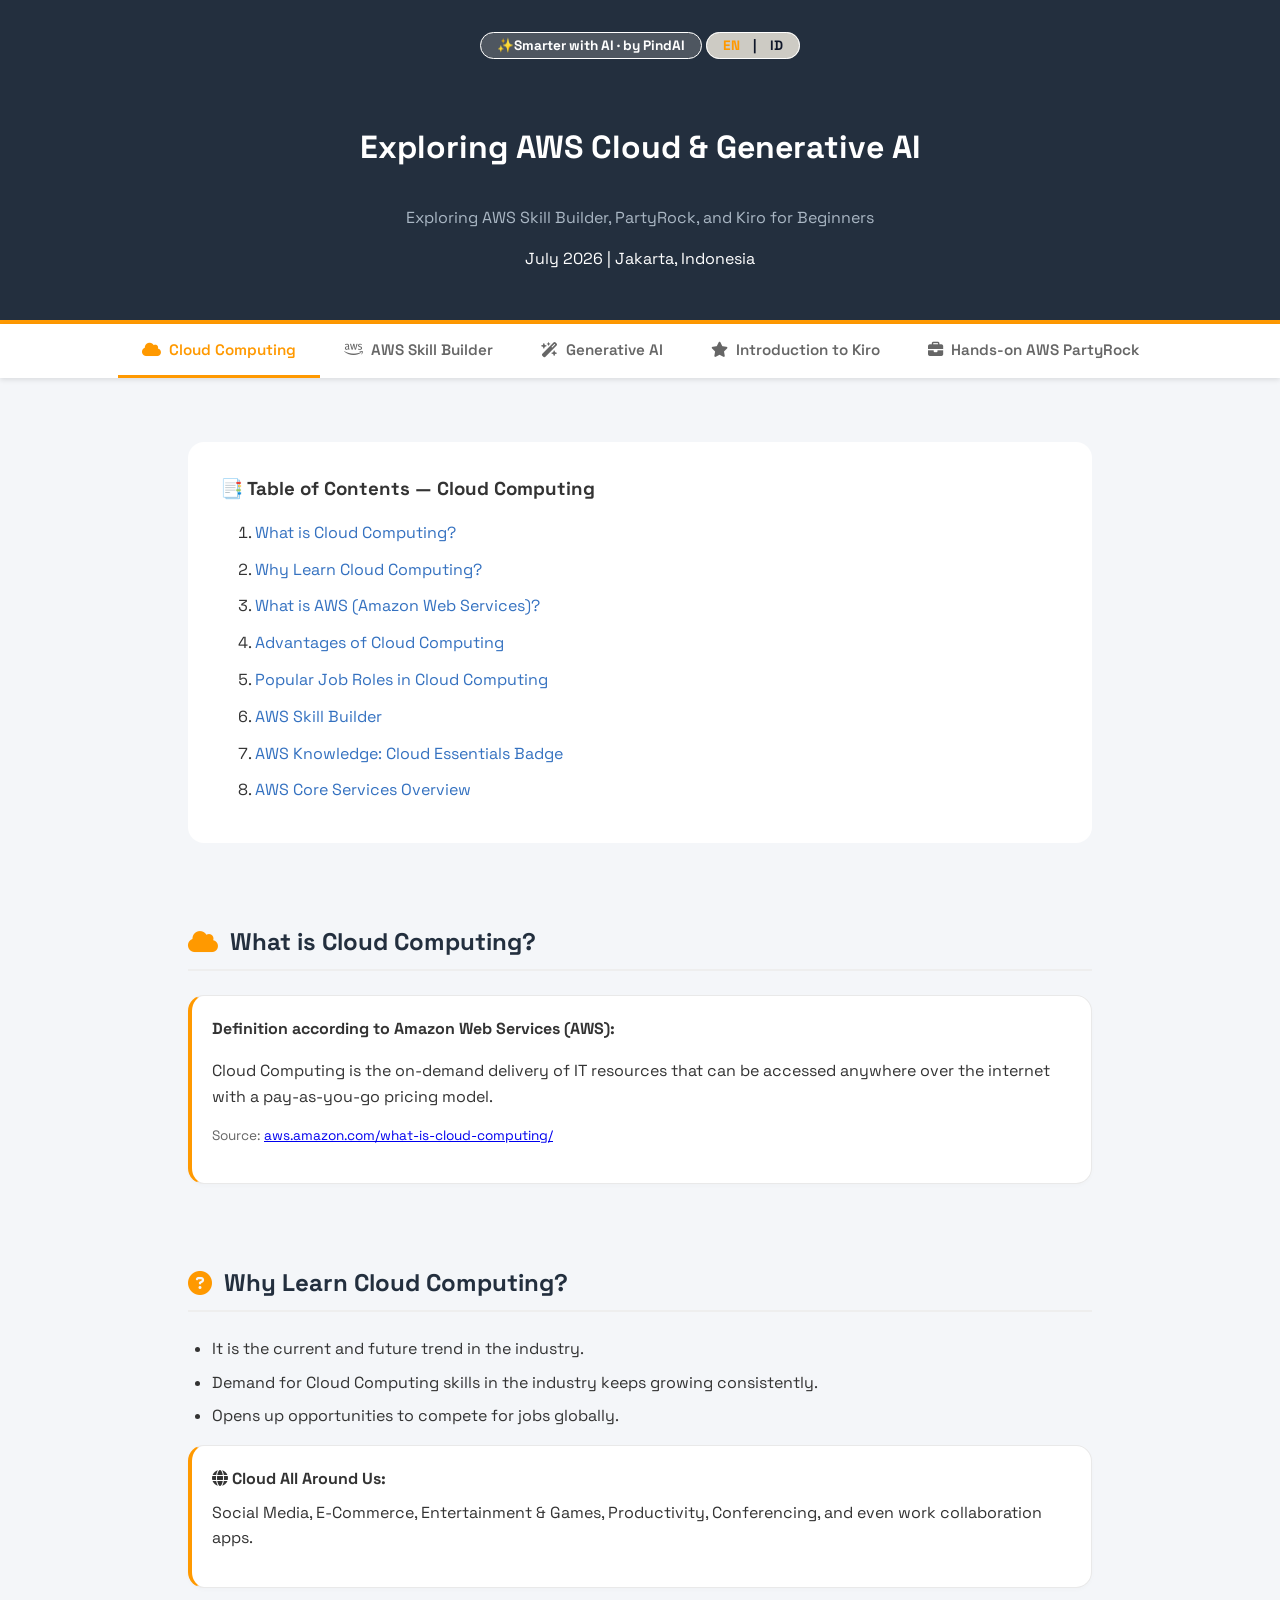
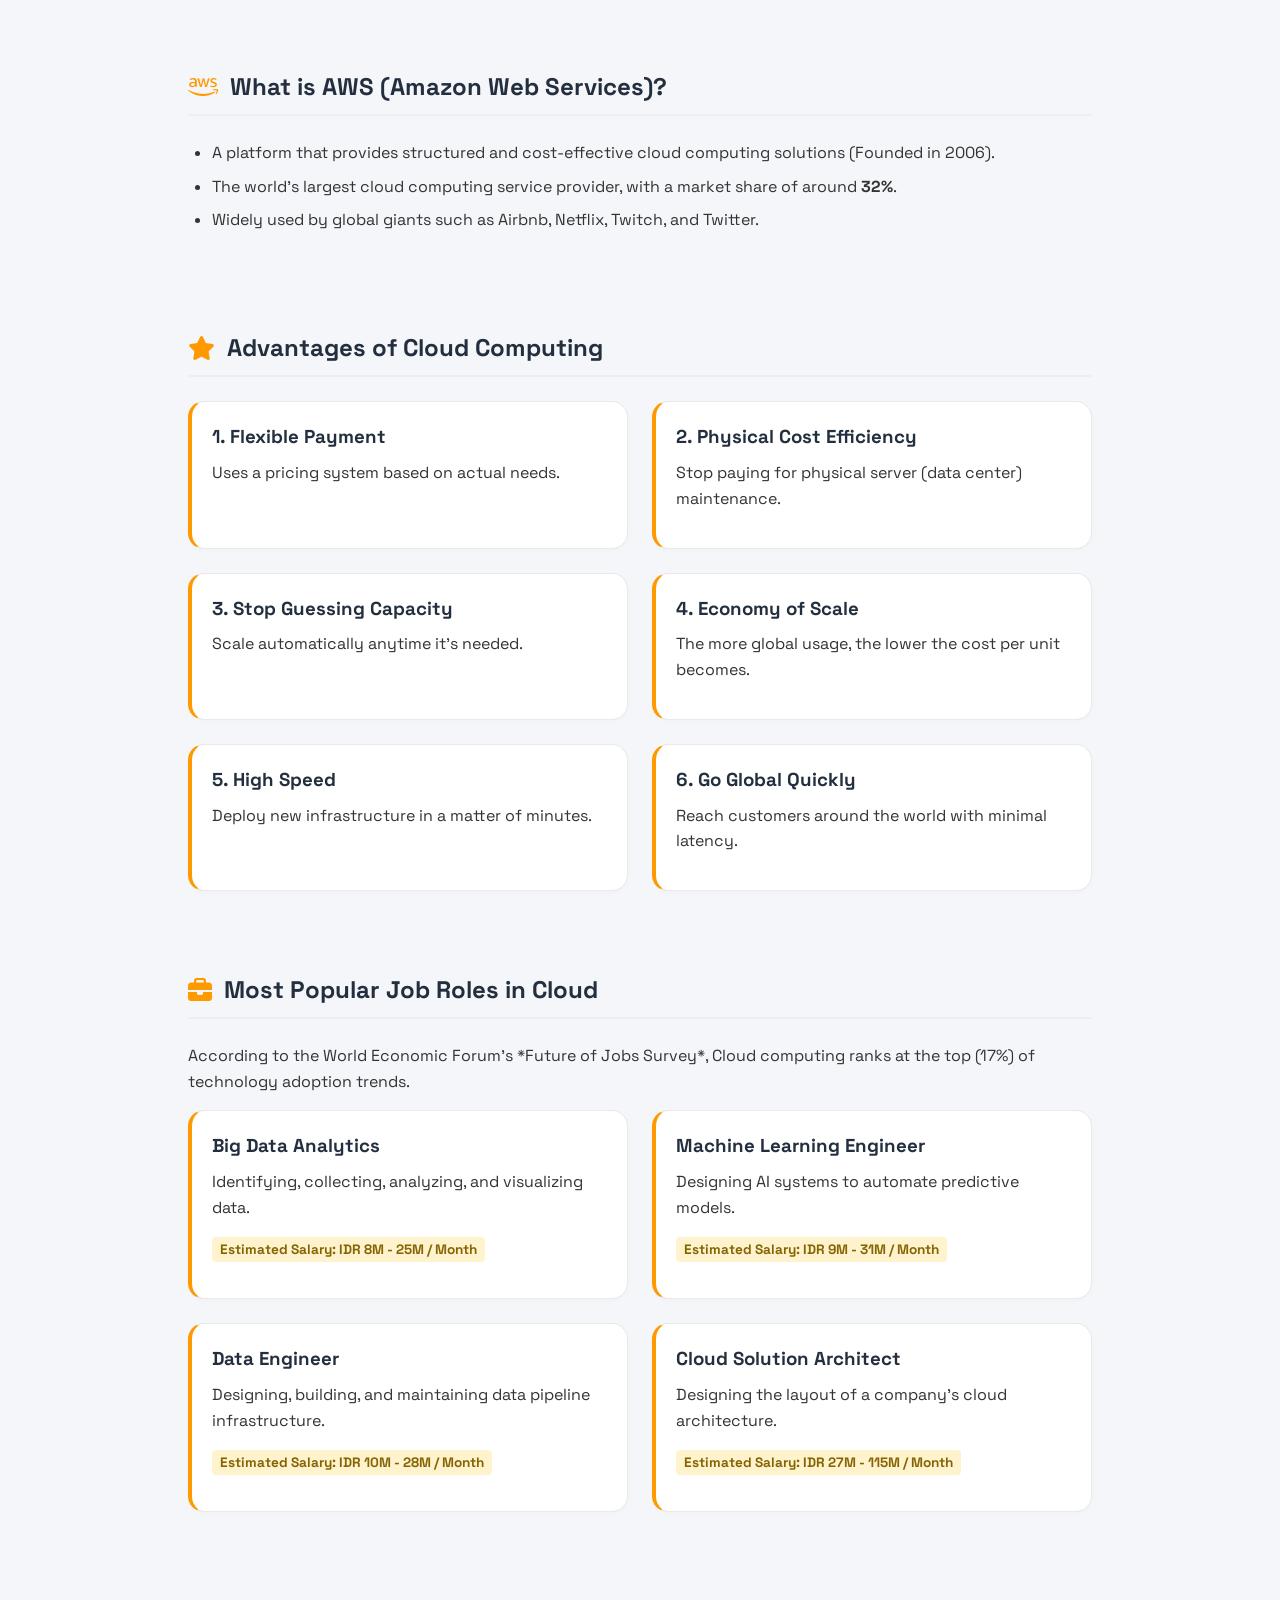
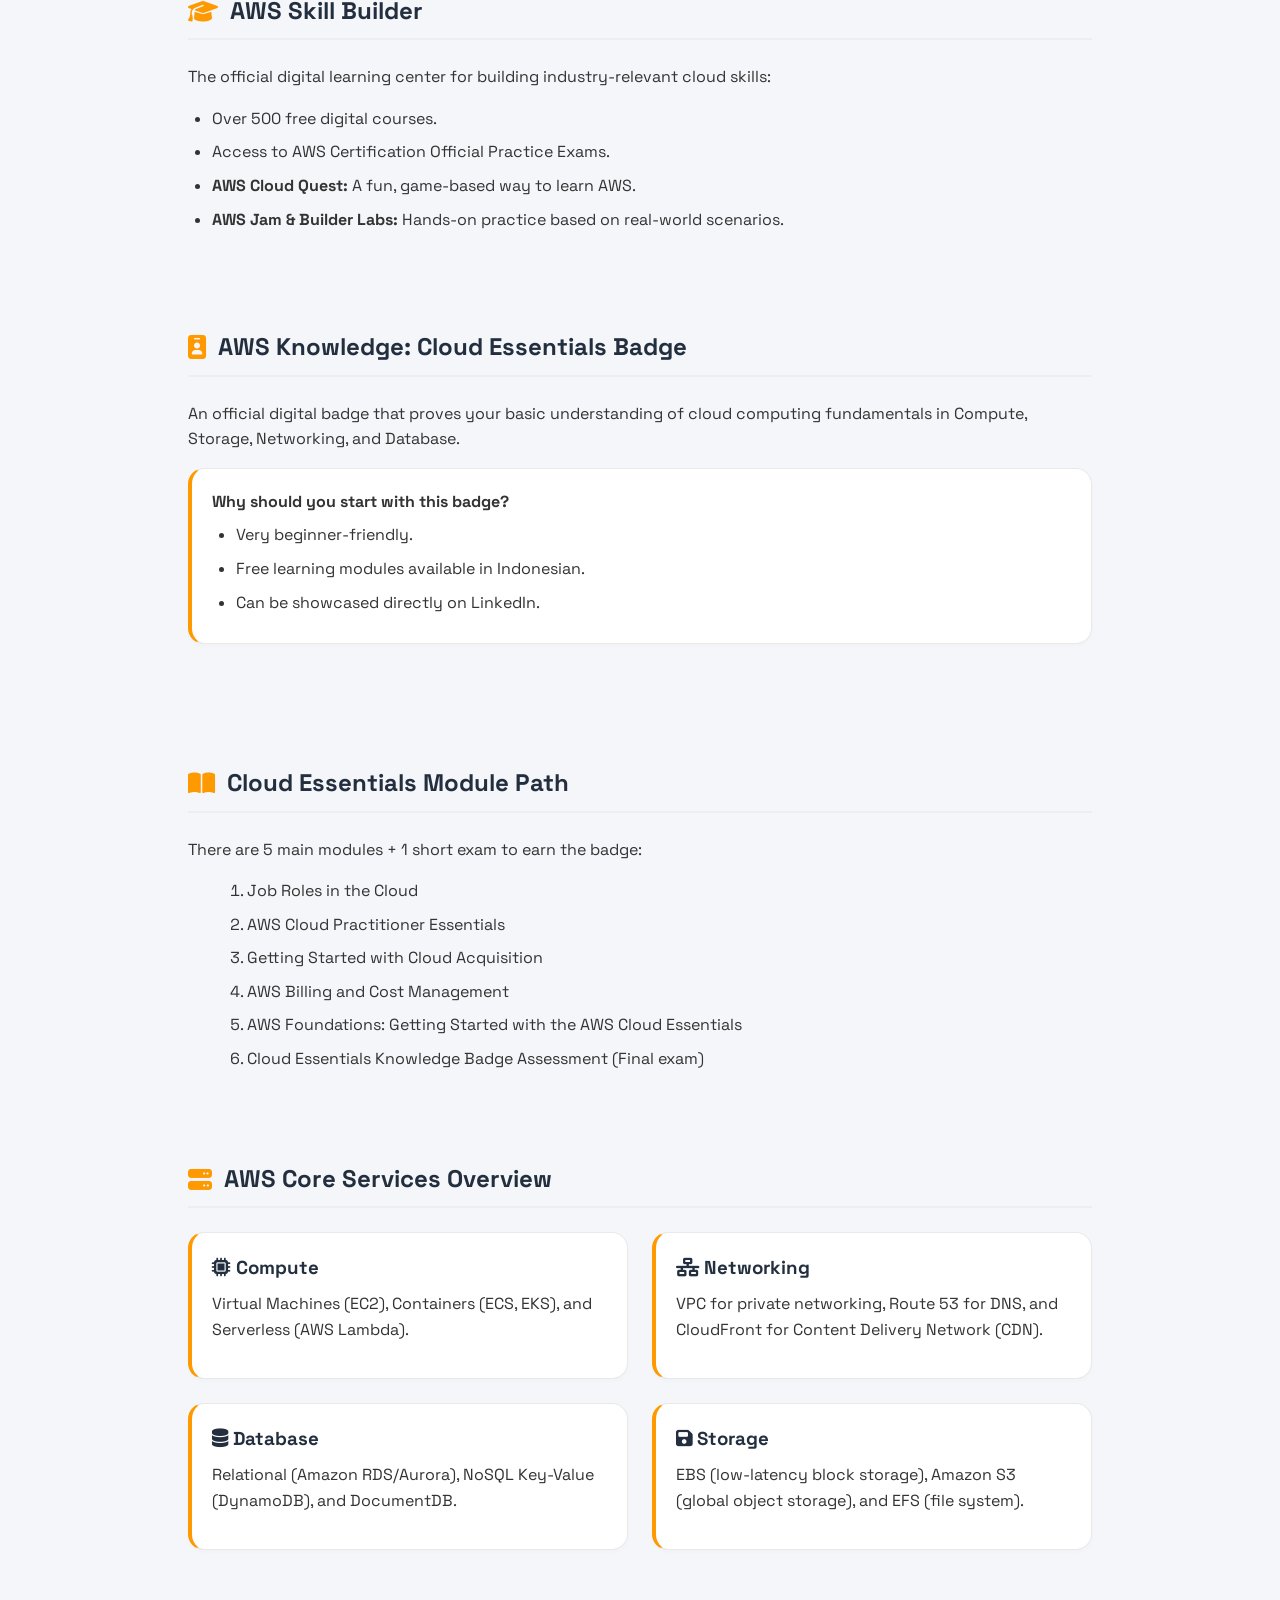
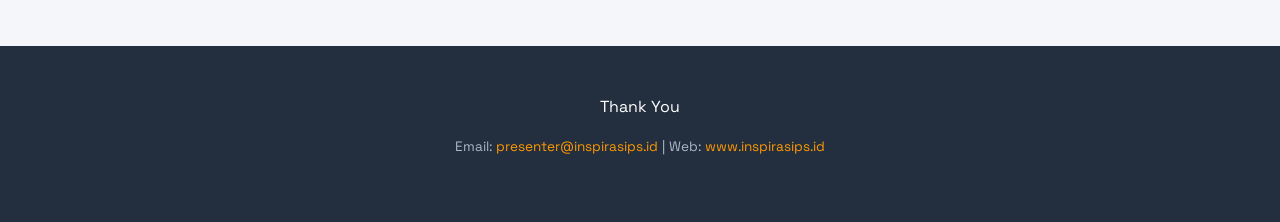
==== cloud-computing-en.html @ 531d15eb "Add en" ====
<!doctype html>
<html lang="en">

<head>
  <meta charset="UTF-8" />
  <meta name="viewport" content="width=device-width, initial-scale=1.0" />
  <title>Cloud Computing Workshop</title>
  <!-- Font Awesome for eye-catching icons -->
  <link rel="stylesheet" href="https://cdnjs.cloudflare.com/ajax/libs/font-awesome/6.4.0/css/all.min.css" />
  <!-- Google Fonts for a modern look -->
  <link rel="preconnect" href="https://fonts.googleapis.com" />
  <link rel="preconnect" href="https://fonts.gstatic.com" crossorigin />
  <link
    href="https://fonts.googleapis.com/css2?family=Inter:wght@400;500;600;700&display=swap&family=Space+Grotesk:wght@400;500;600;700&"
    rel="stylesheet" />

  <style>
    :root {
      --primary-color: #ff9900;
      /* AWS Orange */
      --dark-color: #232f3e;
      /* AWS Dark Blue */
      --card-border: #e9e9e9;
      /* AWS Dark Blue */
      --light-bg: #f4f6f9;
      --text-color: #333;
      --card-shadow:
        0 4px 6px -1px rgba(0, 0, 0, 0.1), 0 2px 4px -1px rgba(0, 0, 0, 0.06);
    }

    * {
      box-sizing: border-box;
      margin: 0;
      padding: 0;
      font-family: 'Space Grotesk', sans-serif;
    }

    body {
      background-color: var(--light-bg);
      color: var(--text-color);
      line-height: 1.6;
      font-family: 'Space Grotesk', sans-serif;
    }

    header {
      background-color: var(--dark-color);
      color: white;
      padding: 2rem 1rem;
      text-align: center;
      border-bottom: 4px solid var(--primary-color);
    }

    header h1 {
      font-size: 2rem;
      margin-bottom: 0.5rem;
    }

    header p {
      color: #aab7c4;
      font-size: 1rem;
    }

    .text-white {
      color: #ffffff;
    }

    /* Main Horizontal Tab Container */

    .tabs-container {
      position: sticky;
      top: 0;
      z-index: 100;
      background: white;
      display: flex;
      align-items: center;
      box-shadow: 0 2px 5px rgba(0, 0, 0, 0.1);
      padding: 0 0.5rem;
    }

    .nav-btn {
      background: white;
      border: none;
      font-size: 1.2rem;
      padding: 1rem;
      cursor: pointer;
      color: var(--dark-color);
      transition: color 0.2s;
    }

    .nav-btn:hover {
      color: var(--primary-color);
    }

    @media (min-width: 1024px) {
      .nav-btn {
        display: none;
      }
    }

    .tabs-wrapper {
      display: flex;
      /* justify-content: center; */
      overflow-x: auto;
      scroll-behavior: smooth;
      white-space: nowrap;
      flex-grow: 1;
      scrollbar-width: none;
      /* Hide scrollbar Firefox */
    }

    .tabs-wrapper::after,
    .tabs-wrapper::before {
      content: '';
      flex-grow: 1;
    }

    .tabs-wrapper::-webkit-scrollbar {
      display: none;
      /* Hide scrollbar Chrome/Safari */
    }

    .tab-link {
      padding: 1rem 1.5rem;
      background: none;
      border: none;
      border-bottom: 3px solid transparent;
      font-size: 0.95rem;
      font-weight: 600;
      color: #666;
      cursor: pointer;
      transition: all 0.3s;
      display: inline-flex;
      align-items: center;
      gap: 0.5rem;
    }

    .tab-link:hover {
      color: var(--dark-color);
      background-color: #f9f9f9;
    }

    .tab-link.active {
      color: var(--primary-color);
      border-bottom-color: var(--primary-color);
    }

    /* Content Area */

    .content-container {
      max-width: 1000px;
      margin: 2rem auto;
      padding: 0 1rem;
    }

    .tab-content {
      display: none;
      padding: 2rem;
      animation: fadeIn 0.4s ease;
    }

    .tab-content.active {
      display: flex;
      flex-direction: column;
      gap: 5em;
    }

    @keyframes fadeIn {
      from {
        opacity: 0;
        transform: translateY(10px);
      }

      to {
        opacity: 1;
        transform: translateY(0);
      }
    }

    /* Typography & Internal Content Grid */

    h2 {
      color: var(--dark-color);
      margin-bottom: 1.5rem;
      display: flex;
      align-items: center;
      gap: 0.75rem;
      border-bottom: 2px solid #eee;
      padding-bottom: 0.5rem;
    }

    h2 i {
      color: var(--primary-color);
    }

    p {
      margin-bottom: 1rem;
    }

    ul {
      margin-left: 1.5rem;
      margin-bottom: 1rem;
    }

    li {
      margin-bottom: 0.5rem;
    }

    .grid-2 {
      display: grid;
      grid-template-columns: repeat(auto-fit, minmax(300px, 1fr));
      gap: 1.5rem;
      margin-top: 1rem;
    }

    .grid-3 {
      display: grid;
      grid-template-columns: repeat(auto-fit, minmax(280px, 1fr));
      gap: 1.5rem;
      margin-top: 1rem;
    }

    .col-3 {
      grid-template-columns: repeat(3, minmax(0, 1fr));
    }

    .card {
      background: #ffffff;
      border: 1px solid var(--card-border);
      border-left: 4px solid var(--primary-color);
      padding: 1.25rem;
      border-radius: 16px;
      box-shadow: 0 2px 4px rgba(0, 0, 0, 0.02);
    }

    .card.normal {
      background: #ffffff;
      border: 1px solid var(--card-border);
      padding: 1.25rem;
      border-radius: 16px;
      box-shadow: 0 2px 4px rgba(0, 0, 0, 0.02);
    }

    .card h3 {
      margin-bottom: 0.5rem;
      color: var(--dark-color);
    }

    .badge {
      background-color: #fff3cd;
      color: #856404;
      padding: 0.25rem 0.5rem;
      border-radius: 4px;
      font-size: 0.85rem;
      font-weight: bold;
    }

    .badge-header {
      background-color: rgb(205 203 196 / 25%);
      color: #ffffff;
      border: 1px solid #ffffff;
      padding: 0.25rem 1rem;
      border-radius: 2rem;
      font-size: 0.85rem;
      font-weight: bold;
    }

    .container {
      background: #ffffff;
      padding: 2rem;
      border-radius: 1rem;
    }

    .content-spacer-sm {
      margin-top: 2em;
    }

    .content-spacer {
      margin-top: 5em;
    }

    .container ol {
      padding-top: 1rem;
      margin: 0;
      left: 0;
      display: flex;
      flex-direction: column;
      gap: 0.2rem;
    }

    footer {
      text-align: center;
      padding: 3rem 1rem;
      background-color: var(--dark-color);
      color: white;
      margin-top: 4rem;
    }

    footer a {
      color: var(--primary-color);
      text-decoration: none;
    }

    /* Responsive */

    @media (max-width: 600px) {
      .tab-content {
        padding: 1.5rem;
      }
    }

    ol>li {
      margin-left: 35px;
    }

    li>a {
      color: #3471c0;
      text-decoration: none;
    }

    li>a:hover {
      color: #478fec;
      text-decoration: underline;
    }

    .warning-box {
      background: #fff0df;
      border: none;
      border-left: 4px solid var(--primary-color);
      padding: 1.25rem;
      border-radius: 0;
      box-shadow: 0 2px 4px rgba(0, 0, 0, 0.02);
      color: #8f4c00;
    }

    .text-warning-box {
      text-transform: uppercase;
      font-weight: 700;
      font-size: 1rem;
    }

    .step-card {
      padding: 1.5rem;
      margin-top: 1.5rem;
      border-radius: 0.75rem;
      border-width: 1px;
      border: 1px solid #e5e7eb;
      background-color: #ffffff;
      box-shadow: 0 1px 2px 0 rgba(0, 0, 0, 0.05);
    }

    .text-mono-quote {
      padding-top: 0.125rem;
      padding-bottom: 0.125rem;
      padding-left: 0.375rem;
      padding-right: 0.375rem;
      border-radius: 0.25rem;
      font-family:
        Menlo, Monaco, Consolas, 'Liberation Mono', 'Courier New', monospace;
      color: #dc2626;
      background-color: #f3f4f6;
    }

    .step-card-title {
      font-size: 1.125rem;
      line-height: 1.75rem;
      font-weight: 700;
      margin-bottom: 1rem;
    }

    .step-card-text {
      font-size: 1rem;
    }

    .semibold {
      font-weight: 600;
    }

    .inline-orange-button {
      background: #f59e0b;
      padding-top: 0.25rem;
      padding-bottom: 0.25rem;
      padding-left: 0.75rem;
      padding-right: 0.75rem;
      border-radius: 0.25rem;
      font-size: 0.75rem;
      line-height: 1rem;
      font-weight: 600;
      box-shadow: 0 1px 2px 0 rgba(0, 0, 0, 0.05);
      white-space: nowrap;
    }

    .footnote-box {
      font-size: 0.75rem;
      line-height: 1rem;
      background-color: #f1f5f9;
      padding: 0.75rem;
      border-radius: 0.25rem;
      color: #475569;
      border-left-width: 2px;
      border-left-color: #94a3b8;
      border-left-style: solid;
    }

    .info-box {
      background-color: #ecfeff;
      border-left-width: 4px;
      border-left-color: #06b6d4;
      border-left-style: solid;
      padding: 1.25rem;
      border-top-right-radius: 0.5rem;
      border-bottom-right-radius: 0.5rem;
    }

    .white-box {
      background-color: #ffffff;
      padding: 1rem;
      border-radius: 0.25rem;
      border-width: 1px;
      border-color: #fef3c7;
      border-style: solid;
    }

    .green-box {
      background-color: #ecfdf5;
      border-width: 1px;
      border-color: #a7f3d0;
      border-style: solid;
      padding: 1.25rem;
      border-radius: 0.75rem;
    }

    .rose-box {
      background-color: #fff1f2;
      border-width: 1px;
      border-color: #fecdd3;
      border-style: solid;
      padding: 1.25rem;
      border-radius: 0.75rem;
    }

    .table-responsive-wrapper {
      /* Wrapper to keep the table responsive on mobile screens */
      width: 100%;
      overflow-x: auto;
      margin: 1.5rem 0;
      border-radius: 8px;
      box-shadow:
        0 4px 6px -1px rgba(0, 0, 0, 0.05),
        0 2px 4px -1px rgba(0, 0, 0, 0.03);
    }

    .custom-table {
      /* Base table style */
      width: 100%;
      border-collapse: collapse;
      background-color: #ffffff;
      text-align: left;
      font-size: 0.95rem;
      color: #334155;
      /* Slate 700 */
      min-width: 600px;
      /* Keeps column structure on small screens */
    }

    .custom-table thead tr {
      /* Table header styling */
      background-color: #0f172a;
      /* Deep Slate Blue */
      color: #ffffff;
      font-weight: 600;
    }

    .custom-table th {
      padding: 1rem 1.25rem;
      letter-spacing: 0.05em;
      text-transform: uppercase;
      font-size: 0.85rem;
      border: none;
    }

    .custom-table td {
      /* Row and body cell styling */
      padding: 1rem 1.25rem;
      border-bottom: 1px solid #e2e8f0;
      /* Slate 200 */
      transition: background-color 0.2s ease;
    }

    .custom-table tbody tr:nth-of-type(even) {
      /* Zebra striping */
      background-color: #f8fafc;
      /* Slate 50 */
    }

    .custom-table tbody tr:hover {
      /* Hover effect on highlighted row */
      background-color: #f1f5f9;
      /* Slate 100 */
    }

    .custom-table tbody tr:last-of-type td {
      /* Last row has no bottom border, for a clean finish */
      border-bottom: 2px solid #0f172a;
    }

    .custom-table td strong {
      /* Additional styling for bold text in the first column */
      color: #0f172a;
      font-weight: 600;
    }

    .step-badge {
      background-color: var(--dark-color);
      color: white;
      padding: 0.2rem 0.6rem;
      border-radius: 4px;
      font-size: 0.8rem;
      font-weight: bold;
      display: inline-block;
      margin-bottom: 0.5rem;
    }

    .note-italic {
      margin-top: 0.75rem;
      font-size: 0.9rem;
      line-height: 1rem;
      color: #0e7490;
      font-style: italic;
    }

    .lang-switch-btn {
      background-color: rgb(205 203 196);
      color: #0f172a;
      border: 1px solid #ffffff;
      padding: 0.25rem 1rem;
      border-radius: 2rem;
      font-size: 0.85rem;
      font-weight: bold;
      text-decoration: none;
    }

    .lang-switch-btn a {
      color: #0f172a;
      text-decoration: none;
    }

    .divider {
      padding: 0 10px;
    }

    a.selected-lang {
      color: var(--primary-color);
      text-decoration: none;
    }
  </style>
</head>

<body>
  <!-- Header Section -->
  <header>
    <span class="badge-header">✨Smarter with AI · <strong>by PindAI</strong></span>
    <span class="lang-switch-btn">
      <a href="#" class="selected-lang" title="Selected English"> EN </a>
      <span class="divider">|</span>
      <a href="cloud-computing-id.html" title="Switch to Indonesia"> ID </a>
    </span>
    <h1 class="content-spacer-sm">Exploring AWS Cloud & Generative AI</h1>
    <p class="content-spacer-sm">
      Exploring AWS Skill Builder, PartyRock, and Kiro for Beginners
    </p>
    <p class="text-white">July 2026 | Jakarta, Indonesia</p>
  </header>

  <!-- Horizontal Tabs Menu with Slider -->
  <div class="tabs-container">
    <button class="nav-btn" id="slide-left" title="chevron-left">
      <i class="fa-solid fa-chevron-left"></i>
    </button>
    <div class="tabs-wrapper" id="tabs-wrapper">
      <button class="tab-link active" onclick="openTab(event, 'tab-cloud')">
        <i class="fa-solid fa-cloud"></i> Cloud Computing
      </button>
      <button class="tab-link" onclick="openTab(event, 'tab-skillbuilder')">
        <i class="fa-brands fa-aws"></i> AWS Skill Builder
      </button>
      <button class="tab-link" onclick="openTab(event, 'tab-gen-ai')">
        <i class="fa-solid fa-wand-magic-sparkles"></i> Generative AI
      </button>
      <button class="tab-link" onclick="openTab(event, 'tab-intro-kiro')">
        <i class="fa-solid fa-star"></i> Introduction to Kiro
      </button>
      <button class="tab-link" onclick="openTab(event, 'tab-partyrock')">
        <i class="fa-solid fa-briefcase"></i> Hands-on AWS PartyRock
      </button>
    </div>
    <button class="nav-btn" id="slide-right" title="chevron-right">
      <i class="fa-solid fa-chevron-right"></i>
    </button>
  </div>

  <!-- Main Tab Content -->
  <div class="content-container">
    <!-- Tab 1: Cloud Computing -->
    <div id="tab-cloud" class="tab-content active">
      <!-- Table of Contents: Cloud Computing -->
      <section>
        <div class="container">
          <div class="toc">
            <h3>📑 Table of Contents — Cloud Computing</h3>
            <ol>
              <li>
                <a href="#app-cloud">What is Cloud Computing?</a>
              </li>
              <li>
                <a href="#app-why-cloud">Why Learn Cloud Computing?</a>
              </li>
              <li>
                <a href="#app-aws">What is AWS (Amazon Web Services)?</a>
              </li>
              <li>
                <a href="#app-benefit">Advantages of Cloud Computing</a>
              </li>
              <li>
                <a href="#app-job">Popular Job Roles in Cloud Computing</a>
              </li>
              <li><a href="#app-skillbuilder">AWS Skill Builder</a></li>
              <li>
                <a href="#app-badge">AWS Knowledge: Cloud Essentials Badge</a>
              </li>
              <li>
                <a href="#app-core-service">AWS Core Services Overview</a>
              </li>
            </ol>
          </div>
        </div>
      </section>

      <!-- Content: What is Cloud Computing -->
      <section id="app-cloud">
        <h2><i class="fa-solid fa-cloud"></i> What is Cloud Computing?</h2>
        <div class="card">
          <p>
            <strong>Definition according to Amazon Web Services (AWS):</strong>
          </p>
          <p class="wrap">
            Cloud Computing is the on-demand delivery of IT resources that can
            be accessed anywhere over the internet with a pay-as-you-go
            pricing model.
          </p>
          <p style="font-size: 0.85rem; color: #666; margin-top: 1rem">
            Source:
            <a rel="noopener" href="https://aws.amazon.com/what-is-cloud-computing/"
              target="_blank">aws.amazon.com/what-is-cloud-computing/</a>
          </p>
        </div>
      </section>

      <!-- Content: Why Learn Cloud Computing -->
      <section id="app-why-cloud">
        <h2>
          <i class="fa-solid fa-circle-question"></i> Why Learn Cloud
          Computing?
        </h2>
        <ul>
          <li>It is the current and future trend in the industry.</li>
          <li>
            Demand for Cloud Computing skills in the industry keeps growing
            consistently.
          </li>
          <li>Opens up opportunities to compete for jobs globally.</li>
        </ul>
        <div class="card" style="margin-top: 1rem">
          <h4><i class="fa-solid fa-globe"></i> Cloud All Around Us:</h4>
          <p style="margin-top: 0.5rem">
            Social Media, E-Commerce, Entertainment & Games, Productivity,
            Conferencing, and even work collaboration apps.
          </p>
        </div>
      </section>

      <!-- Content: What is AWS -->
      <section id="app-aws">
        <h2>
          <i class="fa-brands fa-aws"></i> What is AWS (Amazon Web Services)?
        </h2>
        <ul>
          <li>
            A platform that provides structured and cost-effective cloud
            computing solutions (Founded in 2006).
          </li>
          <li>
            The world's largest cloud computing service provider, with a
            market share of around <strong>32%</strong>.
          </li>
          <li>
            Widely used by global giants such as Airbnb, Netflix, Twitch, and
            Twitter.
          </li>
        </ul>
      </section>

      <!-- Content: Advantages of Cloud Computing -->
      <section id="app-benefit">
        <h2>
          <i class="fa-solid fa-star"></i> Advantages of Cloud Computing
        </h2>
        <div class="grid-2">
          <div class="card">
            <h3>1. Flexible Payment</h3>
            <p>Uses a pricing system based on actual needs.</p>
          </div>
          <div class="card">
            <h3>2. Physical Cost Efficiency</h3>
            <p>Stop paying for physical server (data center) maintenance.</p>
          </div>
          <div class="card">
            <h3>3. Stop Guessing Capacity</h3>
            <p>Scale automatically anytime it's needed.</p>
          </div>
          <div class="card">
            <h3>4. Economy of Scale</h3>
            <p>The more global usage, the lower the cost per unit becomes.</p>
          </div>
          <div class="card">
            <h3>5. High Speed</h3>
            <p>Deploy new infrastructure in a matter of minutes.</p>
          </div>
          <div class="card">
            <h3>6. Go Global Quickly</h3>
            <p>Reach customers around the world with minimal latency.</p>
          </div>
        </div>
      </section>

      <!-- Content: Cloud Job Roles -->
      <section id="app-job">
        <h2>
          <i class="fa-solid fa-briefcase"></i> Most Popular Job Roles in
          Cloud
        </h2>
        <p>
          According to the World Economic Forum's *Future of Jobs Survey*,
          Cloud computing ranks at the top (17%) of technology adoption
          trends.
        </p>
        <div class="grid-2">
          <div class="card">
            <h3>Big Data Analytics</h3>
            <p>Identifying, collecting, analyzing, and visualizing data.</p>
            <p>
              <span class="badge">Estimated Salary: IDR 8M - 25M / Month</span>
            </p>
          </div>
          <div class="card">
            <h3>Machine Learning Engineer</h3>
            <p>Designing AI systems to automate predictive models.</p>
            <p>
              <span class="badge">Estimated Salary: IDR 9M - 31M / Month</span>
            </p>
          </div>
          <div class="card">
            <h3>Data Engineer</h3>
            <p>
              Designing, building, and maintaining data pipeline
              infrastructure.
            </p>
            <p>
              <span class="badge">Estimated Salary: IDR 10M - 28M / Month</span>
            </p>
          </div>
          <div class="card">
            <h3>Cloud Solution Architect</h3>
            <p>Designing the layout of a company's cloud architecture.</p>
            <p>
              <span class="badge">Estimated Salary: IDR 27M - 115M / Month</span>
            </p>
          </div>
        </div>
      </section>

      <!-- Content: AWS Skill Builder -->
      <section id="app-skillbuilder">
        <h2><i class="fa-solid fa-graduation-cap"></i> AWS Skill Builder</h2>
        <p>
          The official digital learning center for building industry-relevant
          cloud skills:
        </p>
        <ul>
          <li>Over 500 free digital courses.</li>
          <li>Access to AWS Certification Official Practice Exams.</li>
          <li>
            <strong>AWS Cloud Quest:</strong> A fun, game-based way to learn
            AWS.
          </li>
          <li>
            <strong>AWS Jam & Builder Labs:</strong> Hands-on practice based
            on real-world scenarios.
          </li>
        </ul>
      </section>

      <!-- Content: AWS Badge -->
      <section id="app-badge">
        <h2>
          <i class="fa-solid fa-id-badge"></i> AWS Knowledge: Cloud Essentials
          Badge
        </h2>
        <p>
          An official digital badge that proves your basic understanding of
          cloud computing fundamentals in Compute, Storage, Networking, and
          Database.
        </p>
        <div class="card" style="margin-top: 1rem">
          <h4>Why should you start with this badge?</h4>
          <ul style="margin-top: 0.5rem; margin-bottom: 0">
            <li>Very beginner-friendly.</li>
            <li>Free learning modules available in Indonesian.</li>
            <li>Can be showcased directly on LinkedIn.</li>
          </ul>
        </div>

        <h2 class="content-spacer">
          <i class="fa-solid fa-book-open"></i> Cloud Essentials Module Path
        </h2>
        <p>There are 5 main modules + 1 short exam to earn the badge:</p>
        <ol style="margin-left: 1.5rem">
          <li>Job Roles in the Cloud</li>
          <li>AWS Cloud Practitioner Essentials</li>
          <li>Getting Started with Cloud Acquisition</li>
          <li>AWS Billing and Cost Management</li>
          <li>
            AWS Foundations: Getting Started with the AWS Cloud Essentials
          </li>
          <li>Cloud Essentials Knowledge Badge Assessment (Final exam)</li>
        </ol>
      </section>

      <!-- Content: AWS Core Services -->
      <section id="app-core-service">
        <h2><i class="fa-solid fa-server"></i> AWS Core Services Overview</h2>
        <div class="grid-2">
          <div class="card">
            <h3><i class="fa-solid fa-microchip"></i> Compute</h3>
            <p>
              Virtual Machines (EC2), Containers (ECS, EKS), and Serverless
              (AWS Lambda).
            </p>
          </div>
          <div class="card">
            <h3><i class="fa-solid fa-network-wired"></i> Networking</h3>
            <p>
              VPC for private networking, Route 53 for DNS, and CloudFront for
              Content Delivery Network (CDN).
            </p>
          </div>
          <div class="card">
            <h3><i class="fa-solid fa-database"></i> Database</h3>
            <p>
              Relational (Amazon RDS/Aurora), NoSQL Key-Value (DynamoDB), and
              DocumentDB.
            </p>
          </div>
          <div class="card">
            <h3><i class="fa-solid fa-floppy-disk"></i> Storage</h3>
            <p>
              EBS (low-latency block storage), Amazon S3 (global object
              storage), and EFS (file system).
            </p>
          </div>
        </div>
      </section>
    </div>

    <!-- Tab 2: AWS Skill Builder -->
    <div id="tab-skillbuilder" class="tab-content">
      <!-- Table of Contents: AWS Skill Builder -->
      <section>
        <div class="container">
          <div class="toc">
            <h3>📑 Table of Contents — AWS Skill Builder</h3>
            <ol>
              <li>
                <a href="#aws-sb-persiapan">Preparation & Device Requirements</a>
              </li>
              <li>
                <a href="#aws-sb-langkah1">Step 1: Create an AWS Builder ID Account</a>
              </li>
              <li>
                <a href="#aws-sb-langkah2">Step 2: Personal Info & Time Zone</a>
              </li>
              <li>
                <a href="#aws-sb-langkah3">Step 3: How to Access Courses</a>
              </li>
              <li>
                <a href="#aws-sb-langkah4">Step 4: Module Completion Structure</a>
              </li>
              <li>
                <a href="#aws-sb-langkah5">Step 5: Final Exam & Passing Requirements</a>
              </li>
            </ol>
          </div>
        </div>
      </section>

      <!-- Content: Preparation -->
      <section id="aws-sb-persiapan">
        <h2>Preparation & Device Requirements</h2>
        <p>
          Before you start registering for an
          <strong>AWS Skill Builder</strong>
          account, make sure you have prepared the following device
          requirements for a smooth registration process.
        </p>
        <div class="grid-2">
          <div class="card normal">
            <h4 class="step-card-title">💻 Main Device</h4>
            <p class="step-card-text">
              Using a <strong>Laptop / PC</strong> is highly recommended for
              the best interface display.
            </p>
          </div>
          <div class="card normal">
            <h4 class="step-card-title">🌐 Browser App</h4>
            <p class="step-card-text">
              Use the latest version of <strong>Google Chrome</strong>.
            </p>
          </div>
        </div>
        <div class="warning-box content-spacer-sm">
          <h5 class="text-warning-box">Important Notice:</h5>
          <p>
            A laptop is recommended for the best display. If you're using a
            smartphone, please switch to
            <strong>desktop mode</strong> so all AWS navigation buttons are
            visible and clickable correctly.
          </p>
        </div>
      </section>

      <!-- Content: Step 1 -->
      <section id="aws-sb-langkah1">
        <h2 class="">Step 1: Create an AWS Builder ID Account</h2>
        <div class="space-y-6">
          <div class="step-card">
            <h3 class="step-card-title">
              1. Finding & Accessing the Platform
            </h3>
            <p class="step-card-text">
              Type
              <code class="text-mono-quote">aws skill builder</code> into
              Google search and click the top search result, or you can go
              directly to the official link below:
              <a href="https://skillbuilder.aws" target="_blank" rel="noopener noreferrer" style="
                    display: block;
                    margin-top: 0.25rem;
                    font-weight: 500;
                    color: #2563eb;
                    text-decoration: underline;
                  ">https://skillbuilder.aws</a>
            </p>
          </div>

          <div class="step-card">
            <h3 class="step-card-title">2. Initial Registration</h3>
            <p class="step-card-text">
              Once the AWS Skill Builder dashboard appears, click the
              <span class="semibold">"Create free account"</span>
              button.
            </p>
          </div>

          <div class="step-card">
            <h3 class="step-card-title">3. Choosing a Sign-In Method</h3>
            <p class="step-card-text">
              On the sign-in method screen, click the
              <span class="inline-orange-button">Create or Sign In</span>
              button under the **AWS Builder ID** option.
            </p>
            <div class="footnote-box">
              <strong>Note:</strong> If the screen doesn't look like the one
              above, click <em>"Sign in with a different option"</em> and then
              select <em>AWS Builder ID</em>.
            </div>
          </div>

          <div class="step-card">
            <h3 class="step-card-title">
              4. Entering Your Email & Full Name
            </h3>
            <ul>
              <li>
                Enter your <strong>active email</strong> (one you check
                often), then click <span class="semibold">"Next"</span>.
              </li>
              <li>
                Enter your <strong>full name</strong> clearly and without
                abbreviations, then click
                <span class="semibold">"Next"</span>.
              </li>
            </ul>
          </div>

          <div class="step-card">
            <h3 class="step-card-title">5. Verification & Password Setup</h3>
            <p class="step-card-text">
              The <strong>"Email Verification"</strong> page will appear.
              Check the inbox of the email you registered with, copy the
              <em>verification code</em> you received, paste it into the field
              provided, then click <span class="semibold">"Verify"</span>.
            </p>
            <p class="step-card-text">
              Next, on the create-password page, enter a password combining
              <strong>uppercase letters, lowercase letters, numbers, and special
                characters</strong>
              (Example:
              <code class="text-mono-quote">ATsn2368#@</code>). Re-enter the
              password, carefully enter the Captcha image characters, then
              click <span class="semibold">"Create AWS Builder ID"</span>.
            </p>
          </div>
        </div>
      </section>

      <!-- Content: Step 2 -->
      <section id="aws-sb-langkah2">
        <h2 class="">Step 2: Personal Info & Time Zone</h2>

        <div class="step-card">
          <h3 class="step-card-title">Terms & Conditions Page</h3>
          <p class="step-card-text">
            On the AWS Training and Certification
            <em>Terms and conditions</em> page, simply click the
            <span class="inline-orange-button">Accept terms</span> button.
          </p>
        </div>

        <div class="step-card">
          <h3 class="step-card-title">Update Personal Info</h3>
          <ol>
            <li>Enter your <em>First Name</em> and <em>Last Name</em>.</li>
            <li>
              In the <strong>Additional Fields</strong> section, you only need
              to fill in the
              <span class="semibold">Country/Region</span> field, select
              <strong>Indonesia</strong>.
            </li>
            <li>
              Check the info-sharing consent box (if present), then click the
              <span class="semibold">"CONTINUE / Create Profile"</span>
              button.
            </li>
          </ol>
        </div>

        <div class="info-box content-spacer-sm">
          <h3 class="step-card-title">
            Time Zone Update (*New Time Zone Detected*)
          </h3>
          <p class="text-sm text-cyan-800">
            If the system detects a mismatch and shows a notification to
            switch to your local time zone
            <strong class="text-cyan-950">(GMT +07:00) Asia/Jakarta</strong>,
            click the
            <span class="font-bold underline">"UPDATE"</span> button.
          </p>
          <div class="note-italic">
            *Special case: What if the "new time zone detected" message
            doesn't appear? NO PROBLEM — SIMPLY CONTINUE TO THE NEXT STEP.
          </div>
        </div>
      </section>

      <!-- Content: Step 3 -->
      <section id="aws-sb-langkah3">
        <h2>Step 3: How to Access Courses</h2>
        <p>
          Once your account registration is complete and you're taken to the
          Main User Dashboard, follow this guide to find the course materials:
        </p>
        <div>
          <div class="step-card">
            <h4 class="step-card-title">1. Find the Featured Section</h4>
            <p class="text-xs text-slate-600">
              On your learner dashboard, scroll down until you find the
              <strong>Featured content</strong> section.
            </p>
          </div>
          <div class="step-card">
            <h4 class="step-card-title">2. Slide the Content Navigation</h4>
            <p class="text-xs text-slate-600">
              Click the right-arrow icon (<span class="font-mono">&gt;</span>)
              on the product navigation so the list slides to the next page
              (Page 2/2).
            </p>
          </div>
          <div class="step-card">
            <h4 class="step-card-title">
              3. Open the Required Learning Path
            </h4>
            <p class="text-xs text-slate-600">
              Look for the course titled:
              <strong class="text-slate-900">Cloud Essentials Knowledge Badge Readiness Path</strong>, THEN CLICK ON IT.
            </p>
          </div>
          <div class="step-card">
            <h4 class="step-card-title">4. Enroll in the Class</h4>
            <p class="text-xs text-slate-600">
              Click the orange
              <span class="inline-orange-button">ENROLL</span> button. If a
              success dialog box appears, click the
              <span class="font-bold text-amber-600">"START LEARNING NOW"</span>
              button.
            </p>
          </div>
        </div>
      </section>

      <!-- Content: Step 4 -->
      <section id="aws-sb-langkah4">
        <h2 class="">Step 4: Module Completion Structure</h2>
        <p class="step-card-text">
          This course consists of a total of
          <strong>5 main modules</strong> and
          <strong>1 assessment</strong> (final exam to earn the Knowledge
          Badge).
        </p>

        <div class="warning-box">
          <h4>Note: You're Free to Choose Your Learning Method</h4>
          <div class="grid-2">
            <div class="white-box" style="color: #2c2c2c">
              <span class="semibold" style="color: #ffa500">Option #1</span><br />
              Complete the 5 modules in order first, then move on to the
              assessment.
            </div>
            <div class="white-box" style="color: #2c2c2c">
              <span class="semibold" style="color: #00c9c9">Option #2</span><br />
              Jump straight to and focus on completing the Assessment section
              at the end of the page.
            </div>
          </div>
        </div>

        <div class="step-card content-spacer-sm">
          <h3 class="step-card-title">How to Fill In Class Materials:</h3>
          <p class="step-card-text">
            Choose the course you want to work on (materials don't have to be
            done in order), then click on the course. Click the
            <strong>"START LEARNING NOW"</strong> button.
          </p>
          <p class="step-card-text">
            Course materials come in the form of reading text and
            instructional video. At the end of each module there's a brief
            evaluation called
            <em>"Knowledge Check"</em> and <em>"feedback"</em>, please
            complete it.
          </p>
        </div>
      </section>

      <!-- Content: Step 5 -->
      <section id="aws-sb-langkah5">
        <h2 class="">Step 5: Final Exam & Passing Requirements</h2>

        <div class="step-card">
          <h3 class="step-card-title">Starting the Exam</h3>
          <p class="step-card-text">
            Select the
            <strong class="text-slate-950">Cloud Essentials Knowledge Badge Assessment</strong>
            you want to take, click on the class, then click the
            <span class="bg-amber-500 text-slate-900 font-bold px-3 py-1 rounded text-xs shadow-sm">BEGIN THE
              TEST</span>
            button.
          </p>
          <div class="grid-3 col-3" style="background-color: #f8fafc; padding: 20px">
            <div>
              <span class="block semibold">Passing Mark</span> 80% Correct
            </div>
            <div>
              <span class="block semibold">Time Limit</span> No Time Limit
            </div>
            <div>
              <span class="block semibold">Number of Questions</span> 50
              Questions
            </div>
          </div>
        </div>

        <div class="step-card">
          <h3 class="step-card-title">Exam Rules:</h3>
          <ul>
            <li>
              To move to the next question, all questions on the current page
              must be answered first. Click the
              <strong>"NEXT PAGE"</strong> button to continue.
            </li>
            <li>
              If you want to continue later, you can click the
              <span class="text-amber-600 font-bold">"SAVE TEST, YOU CAN RESUME LATER"</span>
              button. This feature lets you resume at the last question you
              answered when you log back in using the
              <span class="text-cyan-600 font-bold">"RESUME THE TEST"</span>
              button.
            </li>
          </ul>
        </div>

        <div class="grid-2">
          <div class="green-box step-card">
            <h3 class="step-card-title">PASSED</h3>
            <p class="step-card-text">
              If you score at least
              <strong>83%</strong> or above the passing threshold,
              congratulations, you passed! Please take a moment to fill in the
              evaluation questionnaire ( <em>Survey/Feedback</em>). You can
              then download your certificate by clicking the
              <strong style="color: #0e9958">DOWNLOAD YOUR CERTIFICATE</strong>
              button. The physical digital badge will be sent to your
              registered email (please allow 2-5 business days for delivery).
            </p>
          </div>
          <div class="rose-box step-card">
            <h3 class="step-card-title">NOT PASSED</h3>
            <p class="step-card-text">
              If your final score is below the passing criteria, you did not
              pass. What's next? You can retake the test/assessment. Please
              note that you must observe a
              <strong>24-hour (1 day) cooldown period</strong> before you can
              attempt the test again.
            </p>
          </div>
        </div>
      </section>
    </div>

    <!-- Tab 3: Intro to Generative AI -->
    <div id="tab-gen-ai" class="tab-content">
      <!-- Table of Contents — Intro to Generative AI -->
      <section>
        <div class="container">
          <div class="toc">
            <h3>
              📑 Table of Contents — Introduction to Generative Artificial
              Intelligence
            </h3>
            <ol>
              <li>
                <a href="#gen-ai-intro">What is Artificial Intelligence?</a>
              </li>
              <li>
                <a href="#gen-ai-sejarah-ai">History of AI Development</a>
              </li>
              <li>
                <a href="#gen-ai-kenapa-ai">Why Learn Artificial Intelligence?</a>
              </li>
              <li>
                <a href="#gen-ai-definisi">What is Generative AI (Gen AI)?</a>
              </li>
              <li>
                <a href="#gen-ai-perbedaan">What's the Difference Between Gen AI and Other AI?</a>
              </li>
              <li>
                <a href="#gen-ai-jenis-output">Types of Gen AI by Output</a>
              </li>
              <li>
                <a href="#gen-ai-cara-belajar">How to Learn and Get Involved</a>
              </li>
              <li>
                <a href="#gen-ai-sertifikasi">Official AWS Certifications in AI</a>
              </li>
              <li>
                <a href="#gen-ai-komponen">Components for Building a Gen AI Application</a>
              </li>
              <li>
                <a href="#gen-ai-layanan-aws">AWS Generative AI Service Solutions</a>
              </li>
              <li>
                <a href="#gen-ai-manfaat">Key Benefits of AI</a>
              </li>
              <li>
                <a href="#gen-ai-do-dont">Do's and Don'ts of Using AI</a>
              </li>
            </ol>
          </div>
        </div>
      </section>

      <!-- Content: Gen AI Intro -->
      <section id="gen-ai-intro">
        <h2>
          <i class="fa-solid fa-brain"></i> What is Artificial Intelligence?
        </h2>
        <p>
          Artificial Intelligence (AI) is a field of computer science
          dedicated to solving cognitive problems typically associated with
          human intelligence, such as learning, creation, and image
          recognition.
        </p>
        <div class="card" style="margin-top: 1.5rem">
          <h3>Key Benefits of Implementing AI:</h3>
          <ul>
            <li>Solving complex problems.</li>
            <li>Automating business processes.</li>
            <li>Making smarter decisions.</li>
          </ul>
        </div>
      </section>

      <!-- Content: History -->
      <section id="gen-ai-sejarah-ai">
        <h2>
          <i class="fa-solid fa-clock-rotate-left"></i> History of AI
          Development
        </h2>
        <div class="grid-2">
          <div class="card">
            <h3>1950s: Artificial Intelligence (AI)</h3>
            <p>Human intelligence exhibited by machines.</p>
          </div>
          <div class="card">
            <h3>1980s: Machine Learning</h3>
            <p>AI systems that learn from historical data.</p>
          </div>
          <div class="card">
            <h3>2010s: Deep Learning</h3>
            <p>Machine learning models that mimic human brain function.</p>
          </div>
          <div class="card">
            <h3>2020s: Generative AI (Gen AI)</h3>
            <p>
              Deep learning models (foundation models) capable of creating
              original content.
            </p>
          </div>
        </div>
      </section>

      <!-- Content: Why Learn -->
      <section id="gen-ai-kenapa-ai">
        <h2>
          <i class="fa-solid fa-arrow-up-right-dots"></i> Why Learn Artificial
          Intelligence?
        </h2>
        <ul>
          <li>High and sustained career demand in the global industry.</li>
          <li>
            The ability to build smarter, more adaptive, and more efficient
            applications.
          </li>
          <li>
            Real contributions to innovation and solving complex problems of
            the modern world.
          </li>
        </ul>
      </section>

      <!-- Content: Gen AI -->
      <section id="gen-ai-definisi">
        <h2>
          <i class="fa-solid fa-wand-magic-sparkles"></i> What is Generative
          AI (Gen AI)?
        </h2>
        <p>
          Generative Artificial Intelligence (Generative AI) is a type of AI
          that can create new content and ideas, including conversations,
          stories, images, video, and music.
        </p>
        <div class="card" style="margin-top: 1rem">
          <p>
            These models can be trained to learn human language, programming
            languages, artwork, chemistry, biology, or any other complex
            subject matter.
          </p>
        </div>
      </section>

      <!-- Content: Difference in AI -->
      <section id="gen-ai-perbedaan">
        <h2>
          <i class="fa-solid fa-code-compare"></i> What's the Difference
          Between Gen AI and Other AI?
        </h2>
        <ol>
          <li>
            <strong>Main Purpose:</strong> Gen AI focuses on creating new,
            original content, while other AI focuses on classification,
            pattern recognition, and making predictions.
          </li>
          <li>
            <strong>Function:</strong> Gen AI is used for creative
            applications (text, images, music), while other AI is used for
            big-data analysis, recommendation systems, and facial recognition.
          </li>
          <li>
            <strong>Output:</strong> Gen AI produces output that is genuinely
            new beyond its training data, while other AI is based on
            predictions/classifications of existing data.
          </li>
        </ol>
      </section>

      <!-- Content: Types of Output -->
      <section id="gen-ai-jenis-output">
        <h2>
          <i class="fa-solid fa-table-cells"></i> Types of Gen AI by Output
        </h2>
        <div class="table-responsive-wrapper">
          <table class="custom-table">
            <thead>
              <tr>
                <th>Output Type</th>
                <th>Example Technology</th>
                <th>Description</th>
              </tr>
            </thead>
            <tbody>
              <tr>
                <td><strong>Text</strong></td>
                <td>ChatGPT, Bard, Claude</td>
                <td>
                  Generates text, stories, articles, emails, and even lines of
                  code.
                </td>
              </tr>
              <tr>
                <td><strong>Image</strong></td>
                <td>DALL-E, Midjourney, Stable Diffusion</td>
                <td>
                  Generates new visual images from a text description
                  (prompt).
                </td>
              </tr>
              <tr>
                <td><strong>Video</strong></td>
                <td>Sora, Runway, Pika</td>
                <td>
                  Creates short video assets based on a text script or
                  reference image.
                </td>
              </tr>
              <tr>
                <td><strong>Audio</strong></td>
                <td>ElevenLabs, Voicemod</td>
                <td>
                  Generates cloned or synthesized natural human voices from
                  text input.
                </td>
              </tr>
            </tbody>
          </table>
        </div>
      </section>

      <!-- Content: How to Learn -->
      <section id="gen-ai-cara-belajar">
        <h2>
          <i class="fa-solid fa-lightbulb"></i> How to Learn and Get Involved
        </h2>
        <div class="card">
          <h3>1. Start With What's Familiar</h3>
          <p>
            Use ChatGPT to help write an assignment, then discuss how and why
            the results turned out that way.
          </p>
        </div>
        <div class="card" style="margin-top: 1rem">
          <h3>2. Get Hands-On!</h3>
          <p>
            Try writing a poem with ChatGPT, generating an image with DALL-E,
            or arranging a song with Suno AI.
          </p>
        </div>
        <div class="card" style="margin-top: 1rem">
          <h3>3. Discuss Ethics & Risks</h3>
          <p>
            Always learn about the critical issues of plagiarism, information
            accuracy (AI hallucination), the rise of deepfakes, and data
            privacy.
          </p>
        </div>
      </section>

      <!-- Content: Certification -->
      <section id="gen-ai-sertifikasi">
        <h2>
          <i class="fa-solid fa-certificate"></i> Official AWS Certifications
          in AI
        </h2>
        <div class="card">
          <h3>
            AWS Certified AI Practitioner (AIF-C01)
            <span class="badge">Foundational</span>
          </h3>
          <p>
            Designed to build a foundational knowledge of AI and ML. Ideal for
            beginners looking to start a career or upgrade their
            qualifications in AI technology.
          </p>
        </div>
        <div class="card" style="margin-top: 1.5rem">
          <h3>
            AWS Certified Machine Learning Engineer - Associate (MLA-C01)
          </h3>
          <p>
            Intended for professionals with at least one year of experience in
            machine learning engineering directly using the AWS cloud
            infrastructure ecosystem.
          </p>
        </div>
      </section>

      <!-- Content: Components -->
      <section id="gen-ai-komponen">
        <h2>
          <i class="fa-solid fa-cubes"></i> Components for Building a Gen AI
          Application
        </h2>
        <p>
          To build a Generative AI-based application architecture, you'll need
          the following core components:
        </p>
        <ul>
          <li>
            <strong>Foundation Model / LLM:</strong> The machine's main brain.
          </li>
          <li>
            <strong>LLM Framework:</strong> The application's logic connector.
          </li>
          <li>
            <strong>Vector Database:</strong> Where contextual memory is
            stored (example: Pinecone).
          </li>
          <li>
            <strong>Additional Dataset:</strong> For local data customization.
          </li>
          <li>
            <strong>Frontend:</strong> Web/mobile interface (example: Next.js
            or Streamlit).
          </li>
        </ul>
      </section>

      <!-- Content: AWS Services -->
      <section id="gen-ai-layanan-aws">
        <h2>
          <i class="fa-brands fa-aws"></i> AWS Generative AI Service Solutions
        </h2>
        <div class="grid-2">
          <div class="card">
            <h3>AWS SageMaker</h3>
            <p>
              A fully-managed service for building, training, and deploying
              machine learning models directly into a production cloud
              environment.
            </p>
          </div>
          <div class="card">
            <h3>Amazon Bedrock</h3>
            <p>
              Makes high-performing Foundation Models (FMs) from various
              leading AI startups practically accessible through a secure API
              integration.
            </p>
          </div>
          <div class="card">
            <h3>Amazon Q</h3>
            <p>
              A generative AI assistant for business & developers, for writing
              *high-quality code* and smartly processing internal
              organizational data.
            </p>
          </div>
          <div class="card">
            <h3>Amazon PartyRock</h3>
            <p>
              An integrated UI/UX playground service that makes it easy for
              beginners to design Gen AI applications without coding.
            </p>
          </div>
        </div>
      </section>

      <!-- Content: Student Benefits -->
      <section id="gen-ai-manfaat">
        <h2>
          <i class="fa-solid fa-graduation-cap"></i> Key Benefits of AI for
          Students
        </h2>
        <div class="grid-2">
          <div class="card">
            <h3>Personalized Learning</h3>
            <p>
              Automatically adjusts difficulty level to each student's unique
              competency.
            </p>
          </div>
          <div class="card">
            <h3>Instant Access to Knowledge</h3>
            <p>
              Speeds up multi-disciplinary information searches beyond old
              textbooks.
            </p>
          </div>
          <div class="card">
            <h3>Sharpening Critical Thinking</h3>
            <p>
              Encourages deep analysis through simulations/case studies of
              complex problems.
            </p>
          </div>
          <div class="card">
            <h3>Learning More Efficiently</h3>
            <p>
              Provides instant summaries, concept maps, and material
              visualizations.
            </p>
          </div>
        </div>
      </section>

      <!-- Content: Do & Don't -->
      <section id="gen-ai-do-dont">
        <h2>
          <i class="fa-solid fa-circle-check"></i> Do's and Don'ts of Using AI
        </h2>
        <div class="grid-2">
          <div class="card" style="border-left-color: #22c55e">
            <h3 style="color: #15803d">
              <i class="fa-solid fa-thumbs-up"></i> DO With AI
            </h3>
            <ol style="margin-left: 1rem; font-size: 0.9rem">
              <li>Use it as a tool to broaden understanding.</li>
              <li>Verify facts through credible sources.</li>
              <li>
                Test your own understanding by asking for new perspectives.
              </li>
              <li>Follow academic ethics transparently.</li>
            </ol>
          </div>
          <div class="card" style="border-left-color: #ef4444">
            <h3 style="color: #b91c1c">
              <i class="fa-solid fa-thumbs-down"></i> DON'T With AI
            </h3>
            <ol style="margin-left: 1rem; font-size: 0.9rem">
              <li>Full dependence that dulls critical thinking.</li>
              <li>Straight-up copy-pasting (plagiarism).</li>
              <li>Misuse for hoaxes/hate speech.</li>
              <li>Entering sensitive personal data (address/passwords).</li>
            </ol>
          </div>
        </div>
      </section>
    </div>

    <!-- Tab 4: Introduction to AWS Kiro -->
    <div id="tab-intro-kiro" class="tab-content">
      <!-- Table of Contents: Introduction to AWS Kiro -->
      <section>
        <div class="container">
          <div class="toc">
            <h3>📑 Table of Contents — Introduction to AWS Kiro</h3>
            <ol>
              <li>
                <a href="#kiro-apa-itu-kiro">What is Kiro?</a>
              </li>
              <li>
                <a href="#kiro-masalah">The Problem It Solves</a>
              </li>
              <li>
                <a href="#kiro-vibe-vs-spec">Vibe Coding vs Spec Dev</a>
              </li>
              <li>
                <a href="#kiro-fitur-utama">Key Features of Kiro</a>
              </li>
              <li>
                <a href="#kiro-specs-fase">Specs & the 3 Work Phases</a>
              </li>
              <li>
                <a href="#kiro-ears-notation">EARS Notation</a>
              </li>
              <li>
                <a href="#kiro-steering">Steering (AI Rules)</a>
              </li>
              <li>
                <a href="#kiro-agent-hooks">Agent Hooks</a>
              </li>
              <li>
                <a href="#kiro-mcp-autopilot">MCP & Autopilot Mode</a>
              </li>
              <li>
                <a href="#kiro-perbandingan-tools">Kiro vs Other AI Tools</a>
              </li>
            </ol>
          </div>
        </div>
      </section>

      <!-- Section 1: What is Kiro -->
      <section id="kiro-apa-itu-kiro">
        <h2><i class="fa-solid fa-circle-info"></i> 1. What is Kiro?</h2>
        <p style="
              font-style: italic;
              font-weight: 600;
              color: var(--primary-color);
            ">
          "Bring engineering rigor to agentic development"
        </p>
        <div class="grid-3">
          <div class="card">
            <h3>Agentic IDE</h3>
            <p>
              An AI-based IDE that can independently plan and execute complex
              tasks.
            </p>
          </div>
          <div class="card">
            <h3>Built by AWS</h3>
            <p>
              Officially built by Amazon Web Services (AWS), with a Free Tier
              & paid plans.
            </p>
          </div>
          <div class="card">
            <h3>Amazon Bedrock</h3>
            <p>
              Fully powered by high-performing *foundation models* via Amazon
              Bedrock.
            </p>
          </div>
        </div>
        <p style="margin-top: 1.5rem">
          <strong>Available Versions:</strong> Desktop IDE, CLI (Terminal),
          and Web Browser.
        </p>
      </section>

      <!-- Section 2: The Problem -->
      <section id="kiro-masalah">
        <h2>
          <i class="fa-solid fa-triangle-exclamation"></i> 2. Why Do We Need
          Kiro?
        </h2>
        <p>
          Kiro solves the main challenges of building large-scale software
          systems with ordinary AI:
        </p>
        <ul>
          <li>
            <strong>AI Misunderstands Context:</strong> As a project grows,
            ordinary AI tends to forget the project's original context.
          </li>
          <li>
            <strong>Too Much Re-prompting:</strong> Tiring and inefficient if
            you have to guide complex tasks one step at a time.
          </li>
          <li>
            <strong>No Documentation:</strong> A record of technical
            decision-making is often lost once the code is done.
          </li>
          <li>
            <strong>Hard to Collaborate as a Team:</strong> Other developers
            lose context and have to explore the codebase manually from
            scratch.
          </li>
        </ul>
      </section>

      <!-- Section 3: Vibe vs Spec -->
      <section id="kiro-vibe-vs-spec">
        <h2>
          <i class="fa-solid fa-code"></i> 3. Vibe Coding VS Spec-Driven
          Development
        </h2>
        <div class="grid-2">
          <div class="card">
            <h3>Vibe Coding</h3>
            <p>
              An instant approach: write a *prompt* impulsively. AI writes
              code based on assumptions without a solid spec. Fast at the
              start, but unpredictable at production scale.
            </p>
          </div>
          <div class="card">
            <h3>Spec-Driven Development (SDD)</h3>
            <p>
              A structured approach that explicitly defines architecture,
              dependencies, and implementation boundaries in a technical
              document before AI writes any code.
            </p>
          </div>
        </div>

        <div class="table-responsive-wrapper">
          <table class="custom-table">
            <thead>
              <tr>
                <th>Parameter</th>
                <th>Vibe Coding</th>
                <th>Spec-Driven Development</th>
              </tr>
            </thead>
            <tbody>
              <tr>
                <td><strong>Starting Point</strong></td>
                <td>AI writes code directly</td>
                <td>Requirements are created first</td>
              </tr>
              <tr>
                <td><strong>Documentation</strong></td>
                <td>None</td>
                <td>Generated automatically</td>
              </tr>
              <tr>
                <td><strong>Large-Scale Projects</strong></td>
                <td>Hard to manage</td>
                <td>Well structured</td>
              </tr>
              <tr>
                <td><strong>Team Collaboration</strong></td>
                <td>Hard to sync</td>
                <td>Very easy</td>
              </tr>
              <tr>
                <td><strong>Result Predictability</strong></td>
                <td>Low</td>
                <td>High</td>
              </tr>
            </tbody>
          </table>
        </div>
      </section>

      <!-- Section 4: Key Features -->
      <section id="kiro-fitur-utama">
        <h2><i class="fa-solid fa-cubes"></i> 4. Key Features of Kiro</h2>
        <div class="grid-2">
          <div class="card">
            <h3>Specs</h3>
            <p>
              Turns an abstract idea into *requirements*, architectural
              *design*, and detailed coded *tasks* automatically.
            </p>
          </div>
          <div class="card">
            <h3>Agentic Chat</h3>
            <p>
              An interactive, context-aware conversation with an AI that can
              directly execute changes to the code.
            </p>
          </div>
          <div class="card">
            <h3>Steering</h3>
            <p>
              Persistent markdown rule files so the AI's behavior always stays
              aligned with the team's internal standards.
            </p>
          </div>
          <div class="card">
            <h3>Agent Hooks</h3>
            <p>
              Automatically triggers AI tasks when certain events occur in the
              IDE (e.g., after a file is saved).
            </p>
          </div>
          <div class="card">
            <h3>MCP Support</h3>
            <p>
              Seamless integration to external data sources such as APIs,
              databases, or documents via the Model Context Protocol.
            </p>
          </div>
          <div class="card">
            <h3>Autopilot Mode</h3>
            <p>
              Delegates large tasks to the AI, with full options to review or
              revert the results.
            </p>
          </div>
        </div>
      </section>

      <!-- Section 5: Specs & 3 Phases -->
      <section id="kiro-specs-fase">
        <h2>
          <i class="fa-solid fa-diagram-project"></i> 5. Specs & the 3-Phase
          Work Cycle
        </h2>
        <p>
          Specs act as a structured *blueprint* that breaks development down
          into 3 main markdown files:
        </p>
        <ol>
          <li>
            <strong>requirements.md:</strong> What do you want to build?
            Contains functional requirements via *user stories* & *acceptance
            criteria*.
          </li>
          <li>
            <strong>design.md:</strong> How will you build it? Technical
            architecture documentation and *sequence diagrams*.
          </li>
          <li>
            <strong>tasks.md:</strong> What are the concrete steps? An ordered
            list of dependent tasks ready for the AI to execute.
          </li>
        </ol>

        <div class="card" style="margin-top: 1.5rem; border-left-color: var(--dark-color)">
          <h3>Execution Workflow:</h3>
          <p style="margin-top: 0.5rem">
            Idea Narrative Analysis ➔ Codebase Architecture & Error Handling
            Design ➔ Generating a Detailed Technical Task List ➔ Click "Run"
            for Automation.
          </p>
        </div>
      </section>

      <!-- Section 6: EARS Notation -->
      <section id="kiro-ears-notation">
        <h2>
          <i class="fa-solid fa-spell-check"></i> 6. EARS Notation in
          Requirements
        </h2>
        <p>
          <strong>EARS = Easy Approach to Requirements Syntax</strong>. A
          standard requirements-writing format to keep things clear,
          unambiguous, and directly testable.
        </p>

        <div class="card" style="
              background-color: #fffbeb;
              font-weight: 600;
              font-size: 1.05rem;
              text-align: center;
              margin: 1.5rem 0;
            ">
          WHEN
          <span style="color: var(--primary-color)">[condition/event]</span>
          THE SYSTEM SHALL
          <span style="color: #059669">[expected behavior]</span>
        </div>

        <h4>Quick Implementation Examples:</h4>
        <ul>
          <li>
            <strong>Login Case:</strong> *WHEN* a user enters a valid username
            and password, *THE SYSTEM SHALL* redirect the user to the
            dashboard page.
          </li>
          <li>
            <strong>Form Validation Case:</strong> *WHEN* a user submits a
            form with incomplete data, *THE SYSTEM SHALL* display an error
            message next to the empty field.
          </li>
        </ul>

        <h4 style="margin-top: 1.5rem">Why EARS Matters So Much:</h4>
        <p>
          It guarantees Clarity, Testability, code Traceability, and
          Completeness of scenario cases.
        </p>
      </section>

      <!-- Section 7: Steering -->
      <section id="kiro-steering">
        <h2>
          <i class="fa-solid fa-compass"></i> 7. Steering: Permanent AI Rules
        </h2>
        <p>
          Steering consists of markdown files in the
          <code>.kiro/steering/</code> directory that give Kiro persistent
          knowledge of the project's standards, so it doesn't need to be
          re-explained in every new prompt session.
        </p>
        <div class="grid-3">
          <div class="card">
            <h3>product.md</h3>
            <p>
              Defines the product's purpose, target user profile, and core
              business objectives.
            </p>
          </div>
          <div class="card">
            <h3>tech.md</h3>
            <p>
              Documents the team's chosen frameworks, libraries, and *tools*.
            </p>
          </div>
          <div class="card">
            <h3>structure.md</h3>
            <p>
              Explains folder naming conventions, file structure, and code
              import rules.
            </p>
          </div>
        </div>
      </section>

      <!-- Section 8: Agent Hooks -->
      <section id="kiro-agent-hooks">
        <h2>
          <i class="fa-solid fa-anchor"></i> 8. Agent Hooks: Event-Based
          Automation
        </h2>
        <p>
          Automatic triggers that make the AI Agent act independently exactly
          when an *event* is detected in the IDE workspace environment.
        </p>

        <div class="card" style="
              margin-bottom: 1.5rem;
              text-align: center;
              background-color: #f3f4f6;
            ">
          EVENT Occurs ➔ Hook Detected ➔ AI Agent Runs ➔ Task Complete
        </div>

        <h4>Real-World Example Scenarios:</h4>
        <ul>
          <li>
            <strong>File Saved:</strong> Automatically updates or creates a
            new *unit test* file.
          </li>
          <li>
            <strong>New File Created:</strong> Automatically injects the
            team's standard *header* documentation.
          </li>
          <li>
            <strong>Task Completed:</strong> Automatically triggers *linting*
            and *code review* checks.
          </li>
          <li>
            <strong>After a Prompt Finishes:</strong> Automatically writes a
            change note in the <code>CHANGELOG.md</code> file.
          </li>
        </ul>
      </section>

      <!-- Section 9: MCP & Autopilot -->
      <section id="kiro-mcp-autopilot">
        <h2>
          <i class="fa-solid fa-bolt"></i> 9. MCP Integration & Autopilot Mode
        </h2>
        <div class="grid-2">
          <div class="card">
            <h3>Model Context Protocol (MCP)</h3>
            <p>
              An open industry standard for connecting AI directly to external
              third-party resources, such as databases (MySQL/Postgres),
              third-party REST APIs, Google Drive, Notion, Jira, Figma, and
              custom API documentation.
            </p>
          </div>
          <div class="card">
            <h3>Autopilot Mode</h3>
            <p>
              Delegates large instructions so Kiro can plan *sub-tasks* and
              execute them independently without repeated confirmation
              interruptions. You retain full control to *review* the final
              results.
            </p>
          </div>
        </div>
      </section>

      <!-- Section 10: Comparison -->
      <section id="kiro-perbandingan-tools">
        <h2>
          <i class="fa-solid fa-sliders"></i> 10. Feature Comparison: Kiro vs
          Other AI Tools
        </h2>
        <div class="table-responsive-wrapper">
          <table class="custom-table">
            <thead>
              <tr>
                <th>Key Feature</th>
                <th>Kiro</th>
                <th>GitHub Copilot</th>
                <th>Cursor</th>
                <th>ChatGPT</th>
              </tr>
            </thead>
            <tbody>
              <tr>
                <td><strong>Spec-Driven Development</strong></td>
                <td>
                  <i class="fa-solid fa-check" style="color: #10b981"></i> Yes
                </td>
                <td>
                  <i class="fa-solid fa-xmark" style="color: #ef4444"></i>
                  No
                </td>
                <td>
                  <i class="fa-solid fa-minus" style="color: #f59e0b"></i>
                  Partial
                </td>
                <td>
                  <i class="fa-solid fa-xmark" style="color: #ef4444"></i>
                  No
                </td>
              </tr>
              <tr>
                <td><strong>EARS Notation Requirements</strong></td>
                <td>
                  <i class="fa-solid fa-check" style="color: #10b981"></i> Yes
                </td>
                <td>
                  <i class="fa-solid fa-xmark" style="color: #ef4444"></i>
                  No
                </td>
                <td>
                  <i class="fa-solid fa-xmark" style="color: #ef4444"></i>
                  No
                </td>
                <td>
                  <i class="fa-solid fa-xmark" style="color: #ef4444"></i>
                  No
                </td>
              </tr>
              <tr>
                <td><strong>Auto Architectural Design</strong></td>
                <td>
                  <i class="fa-solid fa-check" style="color: #10b981"></i> Yes
                </td>
                <td>
                  <i class="fa-solid fa-xmark" style="color: #ef4444"></i>
                  No
                </td>
                <td>
                  <i class="fa-solid fa-xmark" style="color: #ef4444"></i>
                  No
                </td>
                <td>
                  <i class="fa-solid fa-xmark" style="color: #ef4444"></i>
                  No
                </td>
              </tr>
              <tr>
                <td><strong>Agent Hooks Trigger</strong></td>
                <td>
                  <i class="fa-solid fa-check" style="color: #10b981"></i> Yes
                </td>
                <td>
                  <i class="fa-solid fa-xmark" style="color: #ef4444"></i>
                  No
                </td>
                <td>
                  <i class="fa-solid fa-xmark" style="color: #ef4444"></i>
                  No
                </td>
                <td>
                  <i class="fa-solid fa-xmark" style="color: #ef4444"></i>
                  No
                </td>
              </tr>
              <tr>
                <td><strong>Steering (Persistent Context)</strong></td>
                <td>
                  <i class="fa-solid fa-check" style="color: #10b981"></i> Yes
                </td>
                <td>
                  <i class="fa-solid fa-minus" style="color: #f59e0b"></i>
                  Partial
                </td>
                <td>
                  <i class="fa-solid fa-minus" style="color: #f59e0b"></i>
                  Partial
                </td>
                <td>
                  <i class="fa-solid fa-xmark" style="color: #ef4444"></i>
                  No
                </td>
              </tr>
            </tbody>
          </table>
        </div>
        <p style="
              margin-top: 1.5rem;
              font-weight: 600;
              text-align: center;
              color: var(--dark-color);
            ">
          Kiro is currently the only IDE that offers a complete *Spec-Driven
          Development* flow, from initial specification idea to execution, all
          within a single unified ecosystem.
        </p>
      </section>
    </div>

    <!-- Tab 5: Hands On PartyRock -->
    <div id="tab-partyrock" class="tab-content">
      <!-- Table of Contents: Hands-on PartyRock -->
      <section>
        <div class="container">
          <div class="toc">
            <h3>Table of Contents — Hands-on PartyRock</h3>
            <ol>
              <li><a href="#apa-itu-partyrock">What is PartyRock?</a></li>
              <li>
                <a href="#registrasi-akun">Account Registration Flow</a>
              </li>
              <li>
                <a href="#verifikasi-data">OTP & Captcha Verification</a>
              </li>
              <li><a href="#membuat-app">Creating a New Application</a></li>
              <li>
                <a href="#fungsi-widgets">Understanding Widget Features</a>
              </li>
              <li>
                <a href="#kustomisasi-prompt">Customizing Parameters & Models</a>
              </li>
              <li>
                <a href="#publikasi-app">Making a Project Public</a>
              </li>
              <li><a href="#ide-proyek">Creative Project Ideas</a></li>
            </ol>
          </div>
        </div>
      </section>

      <!-- Section 1: What is PartyRock -->
      <section id="apa-itu-partyrock">
        <h2>
          <i class="fa-solid fa-circle-question"></i> 1. What is PartyRock?
        </h2>
        <p>
          PartyRock is an AWS-managed Generative AI *tools playground* that
          lets you build and design custom AI applications in a matter of
          seconds, with no coding skills required.
        </p>

        <div class="grid-3" style="margin-top: 1.5rem">
          <div class="card">
            <h3><i class="fa-solid fa-pen-nib"></i> Content Writing</h3>
            <p>
              Makes it easy to create creative writing, articles, business
              emails, and school assignments.
            </p>
          </div>
          <div class="card">
            <h3><i class="fa-solid fa-palette"></i> Art & Design</h3>
            <p>
              Helps visualize art ideas by turning a text description directly
              into an image.
            </p>
          </div>
          <div class="card">
            <h3><i class="fa-solid fa-user-tie"></i> Work & Profession</h3>
            <p>
              Boosts career productivity and daily operational efficiency.
            </p>
          </div>
        </div>
        <p style="margin-top: 1.5rem; font-size: 0.95rem">
          This service also covers *AI Tool Recommendations*, *Career
          Development*, and *Learning & Education*.
        </p>
      </section>

      <!-- Section 2: Account Registration Flow -->
      <section id="registrasi-akun">
        <h2>
          <i class="fa-solid fa-user-plus"></i> 2. New Account Registration
          Flow
        </h2>
        <p>
          Follow the steps below to start accessing the official *AI
          Playground* environment:
        </p>

        <div class="card">
          <span class="step-badge">Step 01</span>
          <h3>Access the Main Portal</h3>
          <p>
            Open your browser and visit the official PartyRock website at the
            following URL:
            <a href="https://partyrock.aws" rel="noopener noreferrer" target="_blank"
              style="color: var(--primary-color); font-weight: 600">partyrock.aws</a>.
          </p>
        </div>

        <div class="card" style="margin-top: 1rem">
          <span class="step-badge">Step 02</span>
          <h3>Log In Menu</h3>
          <p>
            Click the <strong>"Log In"</strong> or
            <strong>"Get started for free"</strong> button in the top-right
            corner of the interface.
          </p>
        </div>

        <div class="card" style="margin-top: 1rem">
          <span class="step-badge">Step 03</span>
          <h3>Sign-In Method</h3>
          <p>
            In the sign-in method window that appears, click the
            <strong>"Sign in with Amazon"</strong> option located at the
            bottom of the menu.
          </p>
        </div>

        <div class="card" style="margin-top: 1rem">
          <span class="step-badge">Step 04</span>
          <h3>Creating an Account</h3>
          <p>
            If you don't already have Amazon account credentials, click the
            <strong>"Create your Amazon account"</strong> button in the
            navigation dialog box provided.
          </p>
        </div>
      </section>

      <!-- Section 3: Data Verification -->
      <section id="verifikasi-data">
        <h2>
          <i class="fa-solid fa-shield-halved"></i> 3. OTP & Security
          Verification Steps
        </h2>
        <p>
          To secure account access validity, AWS applies several layers of
          identity data validation:
        </p>

        <ul>
          <li>
            <strong>Filling in Personal Details:</strong> Complete the form
            with your full name, an active email address (such as
            Gmail/iCloud), and create a password at least 6 characters long,
            then click the <strong>"Verify email"</strong> button.
          </li>
          <li>
            <strong>Email OTP Verification:</strong> Open your email inbox,
            copy the One Time Password (OTP) security code sent by the system,
            enter it into the verification field, then click
            <strong>"Verify"</strong>.
          </li>
          <li>
            <strong>Phone Number & SMS OTP:</strong> Provide your active
            mobile phone number, wait for the SMS OTP code, then click the
            account-creation confirmation button.
          </li>
          <li>
            <strong>Passing Captcha Validation:</strong> Complete the
            human-verification challenge (example scenario: *Choose all the
            hats*), then click the yellow <strong>"Confirm"</strong> button to
            validate.
          </li>
        </ul>
      </section>

      <!-- Section 4: Creating a New Application -->
      <section id="membuat-app">
        <h2>
          <i class="fa-solid fa-square-plus"></i> 4. Creating Your First New
          Application
        </h2>
        <p>
          Once successfully logged in, you'll be taken straight to the main
          *Home Dashboard*.
        </p>

        <div class="card" style="margin-bottom: 1rem">
          <h3>
            <i class="fa-solid fa-wand-magic-sparkles"></i> Initiation Button
          </h3>
          <p>
            Click the bright green <strong>"Generate app"</strong> button
            located in the top-right navigation bar.
          </p>
        </div>

        <div class="card">
          <h3><i class="fa-solid fa-sliders"></i> Choosing a Build Mode</h3>
          <p>
            A pop-up will appear asking which app-building method you'd like.
            For full control over the app's design elements, click
            <strong>"Build manually"</strong>.
          </p>
        </div>
      </section>

      <!-- Section 5: Widget Features -->
      <section id="fungsi-widgets">
        <h2>
          <i class="fa-solid fa-table-cells-large"></i> 5. Understanding
          Widget Types & Functions
        </h2>
        <p>
          While on the project's edit canvas, you can add various functional
          blocks using the
          <strong>"+ Add widget"</strong> main menu. Below is a breakdown of
          each component's functionality:
        </p>

        <div class="table-responsive-wrapper">
          <table class="custom-table">
            <thead>
              <tr>
                <th>Widget Component Name</th>
                <th>Main Function</th>
              </tr>
            </thead>
            <tbody>
              <tr>
                <td><strong>User Input</strong></td>
                <td>
                  Provides a free-text entry field for app users to enter
                  variable data (e.g., a movie genre, an object name).
                </td>
              </tr>
              <tr>
                <td><strong>Select</strong></td>
                <td>
                  Provides an interaction parameter in the form of a fixed
                  dropdown list of options for the user.
                </td>
              </tr>
              <tr>
                <td><strong>Document Select</strong></td>
                <td>
                  Lets users upload external text documents (PDF, DOCX, PPTX,
                  HTML, JSON, CSV) up to a limit of 800,000 characters.
                </td>
              </tr>
              <tr>
                <td><strong>Static Text</strong></td>
                <td>
                  Displays constant, permanent informational text that you, as
                  the app designer, define directly.
                </td>
              </tr>
              <tr>
                <td><strong>Text Generation</strong></td>
                <td>
                  Instantly generates new text output based on AI prompt
                  parameters (AI-powered text).
                </td>
              </tr>
              <tr>
                <td><strong>Chatbot</strong></td>
                <td>
                  Provides an interactive, dynamic AI-based chat space between
                  the user and the app (AI-powered chat).
                </td>
              </tr>
              <tr>
                <td><strong>Image Generation</strong></td>
                <td>
                  Automatically generates new visual image creations based on
                  the configured description instructions.
                </td>
              </tr>
            </tbody>
          </table>
        </div>
      </section>

      <!-- Section 6: Customizing Parameters & Model -->
      <section id="kustomisasi-prompt">
        <h2>
          <i class="fa-solid fa-sliders"></i> 6. Customizing AI Parameters &
          Models
        </h2>
        <p>
          Every widget block you add to the design canvas can be reconfigured
          — its title (*Widget title*), placeholder text (*Placeholder*), and
          default value (*Default value*) — to fit your organization's use
          case.
        </p>

        <div class="card">
          <h3>
            <i class="fa-solid fa-terminal"></i> Prompt Engineering & AI Model
            Selection
          </h3>
          <p>
            In a generative widget such as *Profile Summary*, you can craft a
            specific prompt instruction that references data from other widget
            variables (example: calling Age, Gender, Height, Weight, and
            Physical Activity data).
          </p>
          <p style="margin-top: 0.75rem">
            You can also select a reliable, advanced AI model type as the
            application's core logic engine, such as
            <strong>Claude 3.5 Sonnet v2</strong>, and adjust the
            *Temperature* and *Top P* parameters.
          </p>
        </div>
      </section>

      <!-- Section 7: Publishing a Project -->
      <section id="publikasi-app">
        <h2>
          <i class="fa-solid fa-globe"></i> 7. Making Your Project Public
        </h2>
        <p>
          By default, the app you first design on the canvas is *Private*. To
          let your app be tried and used by the public or your colleagues,
          follow these steps:
        </p>
        <ol>
          <li>
            Open the hamburger icon or project settings menu located in the
            right navigation bar.
          </li>
          <li>
            Select the locked-padlock status labeled
            <strong>"App is private"</strong>.
          </li>
          <li>
            In the access confirmation dialog box that appears, click and
            select the <strong>"Public"</strong> option (Everyone can use your
            app and it is shared on your playlist).
          </li>
        </ol>
      </section>

      <!-- Section 8: Creative Project Ideas -->
      <section id="ide-proyek">
        <h2>
          <i class="fa-solid fa-lightbulb"></i> 8. Creative Project
          Development Ideas
        </h2>
        <p>
          Use these *no-code Generative AI* capabilities to implement creative
          solutions to various case studies around you:
        </p>

        <div class="grid-3">
          <div class="card">
            <h3>AI Yearbook</h3>
            <p>
              A fun app that can analyze a user's uploaded photo and
              automatically assign a unique personal superlative, like "Most
              Likely to Become a Billionaire" or "Best Smile".
            </p>
          </div>
          <div class="card">
            <h3>Debate Coach</h3>
            <p>
              An interactive, smart assistant to train students to confidently
              voice arguments, sharpen communication, and build coherent
              logical frameworks.
            </p>
          </div>
          <div class="card">
            <h3>Major Matcher</h3>
            <p>
              An educational consulting app for students to find a college
              major and dream university that fits their talents and academic
              ability.
            </p>
          </div>
        </div>

        <div class="card" style="
              margin-top: 2rem;
              border-left-color: var(--dark-color);
              text-align: center;
              background-color: #f1f5f9;
            ">
          <p style="font-weight: 600; margin-bottom: 0.25rem">
            LIVE PROJECT DEMO EXAMPLE:
          </p>
          <a rel="noopener noreferrer" href="https://s.id/BMICHECK" target="_blank">s.id/BMICHECK</a>
        </div>
      </section>
    </div>
  </div>

  <!-- Footer Section -->
  <footer>
    <p>Thank You</p>
    <p style="font-size: 0.85rem; margin-top: 0.5rem; color: #aab7c4">
      Email:
      <a href="mailto:presenter@inspirasips.id">presenter@inspirasips.id</a> |
      Web:
      <a href="http://www.inspirasips.id" target="_blank" rel="noopener">www.inspirasips.id</a>
    </p>
  </footer>

  <!-- JavaScript for Tab & Slider Navigation -->
  <script>
    // Function for switching tabs
    function openTab(evt, tabId) {
      // Hide all tab content
      const tabContents = document.getElementsByClassName('tab-content')
      for (let i = 0; i < tabContents.length; i++) {
        tabContents[i].classList.remove('active')
      }

      // Remove active class from all tab buttons
      const tabLinks = document.getElementsByClassName('tab-link')
      for (let i = 0; i < tabLinks.length; i++) {
        tabLinks[i].classList.remove('active')
      }

      // Show the selected tab & mark the clicked button as active
      document.getElementById(tabId).classList.add('active')
      evt.currentTarget.classList.add('active')

      // Automatically center the active tab menu when clicked (user-friendly scroll)
      evt.currentTarget.scrollIntoView({
        behavior: 'smooth',
        block: 'nearest',
        inline: 'center',
      })
    }

    // Horizontal slider control logic using left & right buttons
    const wrapper = document.getElementById('tabs-wrapper')
    const btnLeft = document.getElementById('slide-left')
    const btnRight = document.getElementById('slide-right')

    btnLeft.addEventListener('click', () => {
      wrapper.scrollLeft -= 200 // Slide 200px to the left
    })

    btnRight.addEventListener('click', () => {
      wrapper.scrollLeft += 200 // Slide 200px to the right
    })
  </script>
</body>

</html>
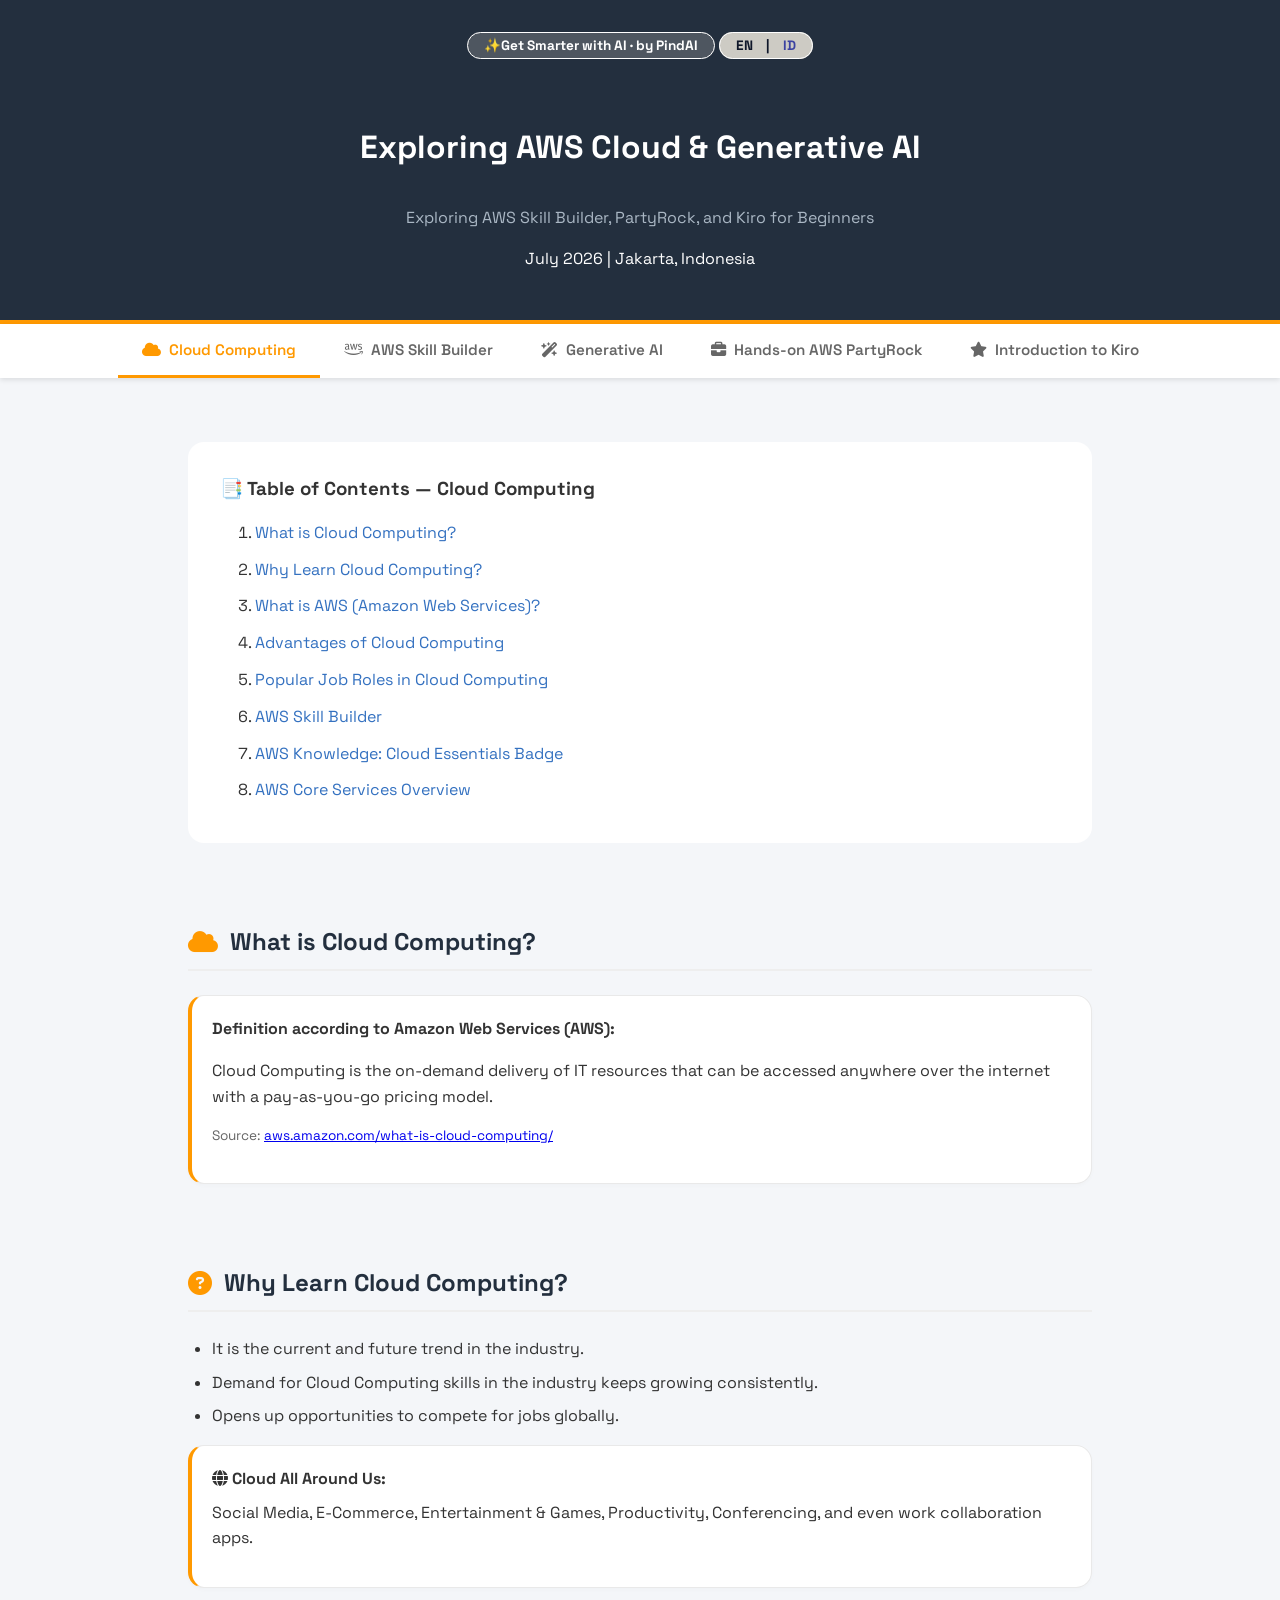
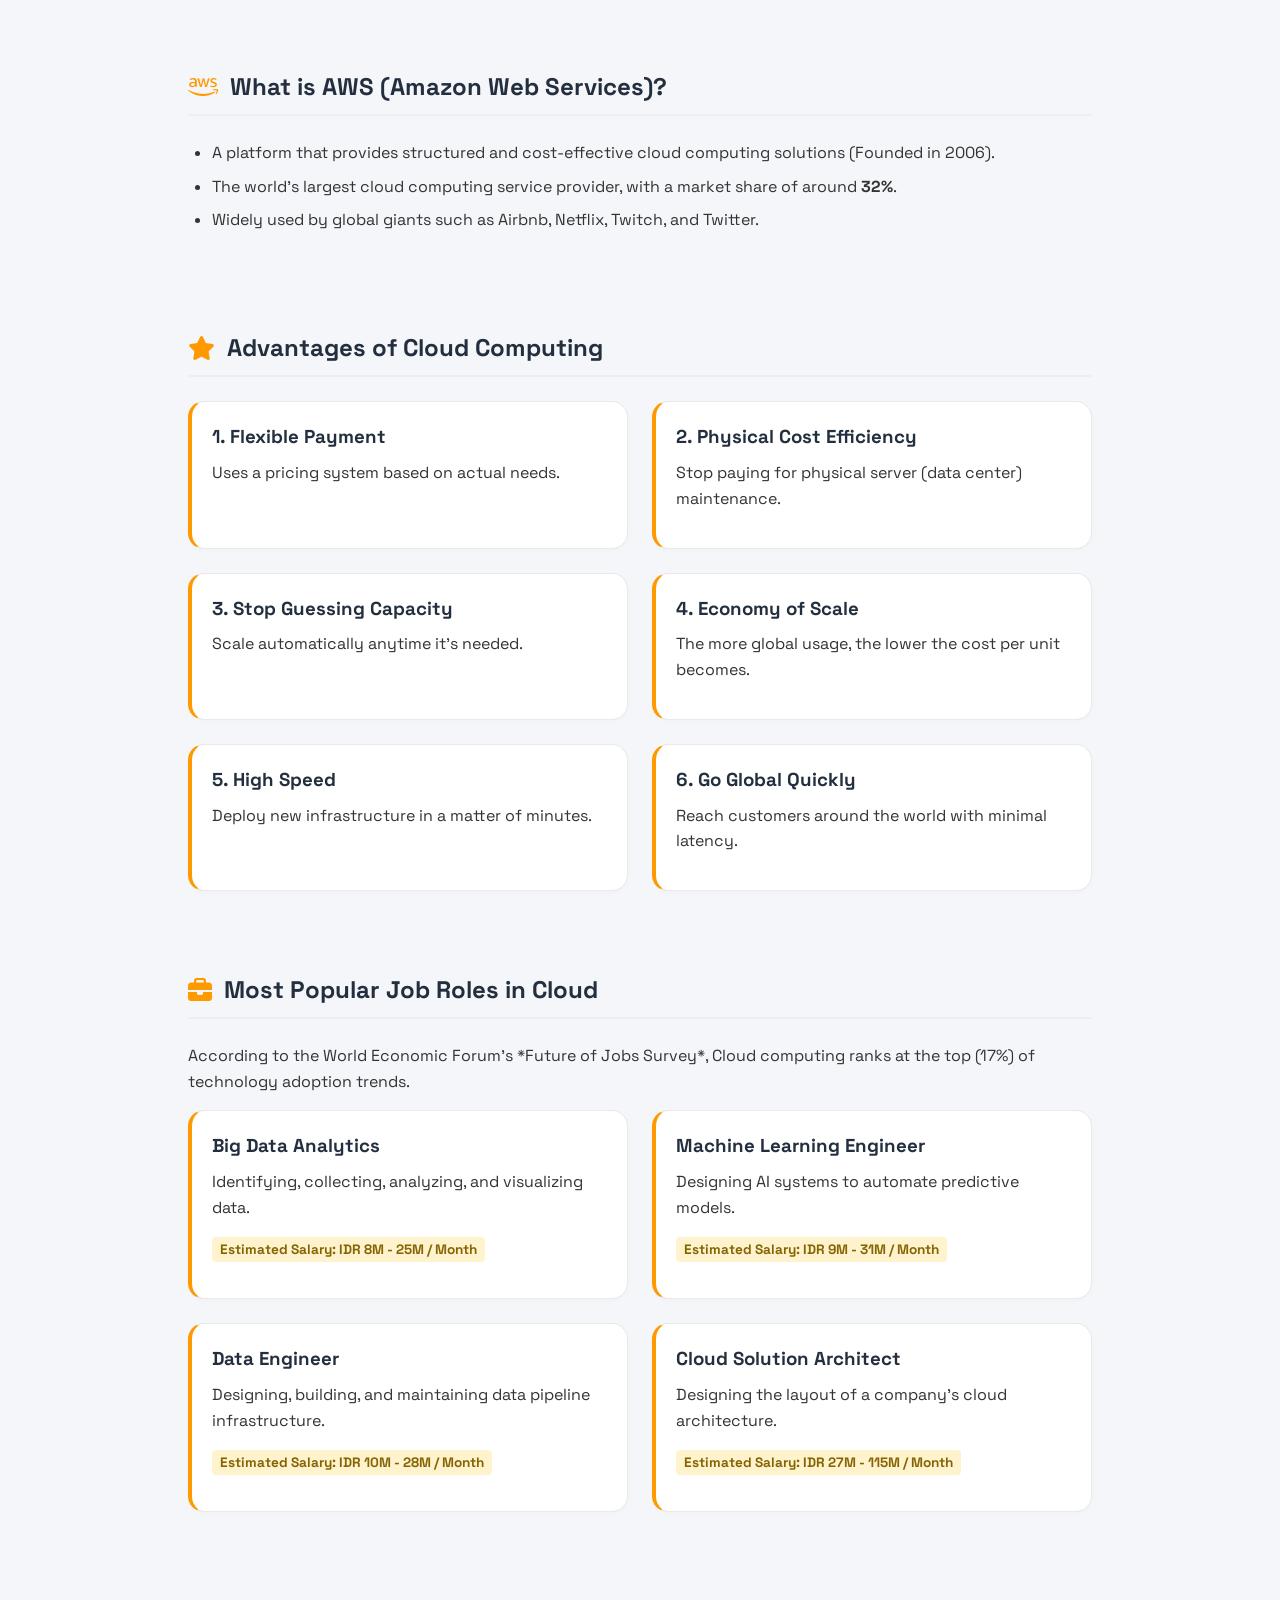
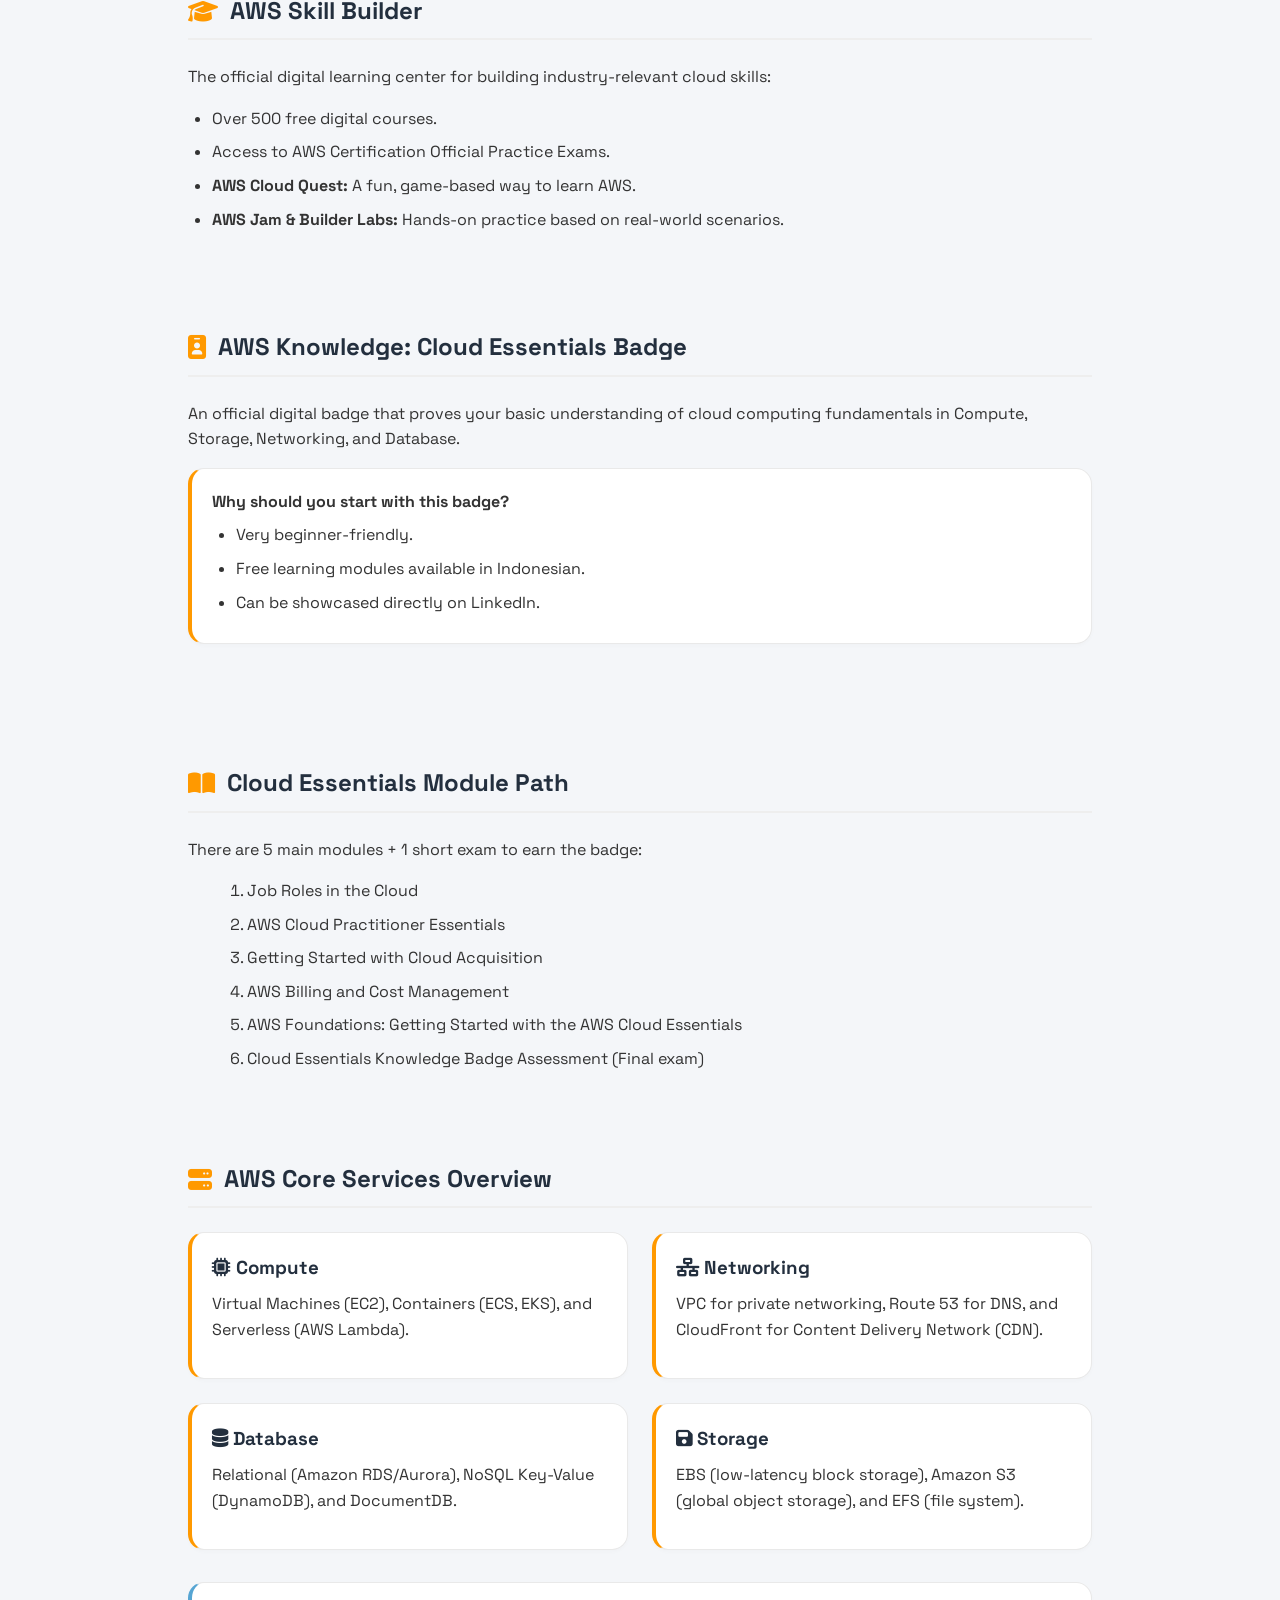
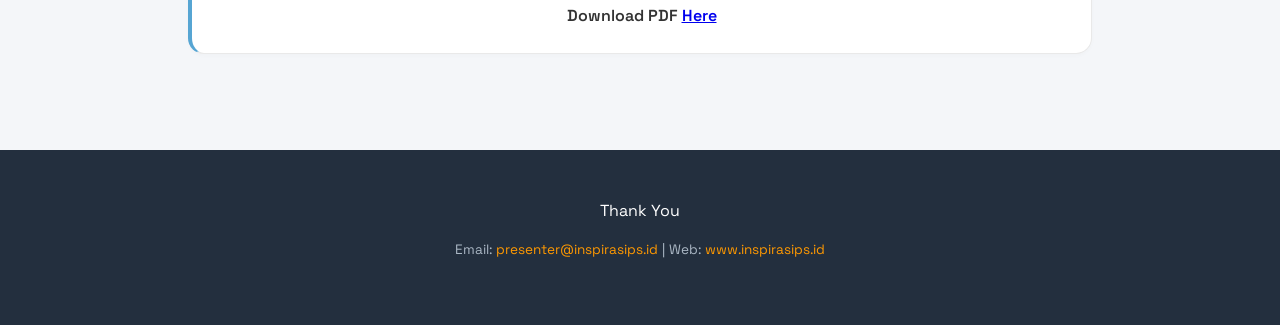
==== commit 757254f6: "Add PPT Links for ID and EN" ====
--- a/cloud-computing-en.html
+++ b/cloud-computing-en.html
@@ -540,7 +540,7 @@
     }
 
     .lang-switch-btn a {
-      color: #0f172a;
+      color: #3b42a1;
       text-decoration: none;
     }
 
@@ -549,7 +549,7 @@
     }
 
     a.selected-lang {
-      color: var(--primary-color);
+      color: #0f172a;
       text-decoration: none;
     }
   </style>
@@ -558,7 +558,7 @@
 <body>
   <!-- Header Section -->
   <header>
-    <span class="badge-header">✨Smarter with AI · <strong>by PindAI</strong></span>
+    <span class="badge-header">✨Get Smarter with AI · <strong>by PindAI</strong></span>
     <span class="lang-switch-btn">
       <a href="#" class="selected-lang" title="Selected English"> EN </a>
       <span class="divider">|</span>
@@ -586,11 +586,11 @@
       <button class="tab-link" onclick="openTab(event, 'tab-gen-ai')">
         <i class="fa-solid fa-wand-magic-sparkles"></i> Generative AI
       </button>
+      <button class="tab-link" onclick="openTab(event, 'tab-partyrock')">
+        <i class="fa-solid fa-briefcase"></i> Hands-on AWS PartyRock
+      </button>
       <button class="tab-link" onclick="openTab(event, 'tab-intro-kiro')">
         <i class="fa-solid fa-star"></i> Introduction to Kiro
-      </button>
-      <button class="tab-link" onclick="openTab(event, 'tab-partyrock')">
-        <i class="fa-solid fa-briefcase"></i> Hands-on AWS PartyRock
       </button>
     </div>
     <button class="nav-btn" id="slide-right" title="chevron-right">
@@ -867,6 +867,16 @@
               storage), and EFS (file system).
             </p>
           </div>
+        </div>
+        <div class="card" style=" margin-top: 2rem; border-left-color: rgb(86, 165, 211); text-align: center;">
+          <p style="font-weight: 600; margin-bottom: 0.25rem">
+            Download PDF 
+            <a 
+              rel="noopener noreferrer" 
+              href="https://drive.google.com/file/d/17OnEXid8CBH2e_M-NPNqycsKpbLzmt2v/view?usp=sharing" 
+              target="_blank">Here
+            </a>
+          </p>
         </div>
       </section>
     </div>
@@ -1230,6 +1240,17 @@
             </p>
           </div>
         </div>
+
+        <div class="card" style=" margin-top: 2rem; border-left-color: rgb(86, 165, 211); text-align: center;">
+          <p style="font-weight: 600; margin-bottom: 0.25rem">
+            Download PDF 
+            <a 
+              rel="noopener noreferrer" 
+              href="https://drive.google.com/file/d/1_zjh7W67-ETCKtTj_D_EnC3Zv_usR-Z6/view?usp=sharing" 
+              target="_blank">Here
+            </a>
+          </p>
+        </div>
       </section>
     </div>
 
@@ -1648,6 +1669,17 @@
               <li>Entering sensitive personal data (address/passwords).</li>
             </ol>
           </div>
+        </div>
+
+        <div class="card" style=" margin-top: 2rem; border-left-color: rgb(86, 165, 211); text-align: center;">
+          <p style="font-weight: 600; margin-bottom: 0.25rem">
+            Download PDF 
+            <a 
+              rel="noopener noreferrer" 
+              href="https://drive.google.com/file/d/1fm5nv0iEU2jU4jx2nttv9ZkQ3XsW8vqX/view?usp=sharing" 
+              target="_blank">Here
+            </a>
+          </p>
         </div>
       </section>
     </div>
@@ -2066,8 +2098,7 @@
       <!-- Section 10: Comparison -->
       <section id="kiro-perbandingan-tools">
         <h2>
-          <i class="fa-solid fa-sliders"></i> 10. Feature Comparison: Kiro vs
-          Other AI Tools
+          <i class="fa-solid fa-sliders"></i> 10. Feature Comparison: Kiro vs Other AI Tools
         </h2>
         <div class="table-responsive-wrapper">
           <table class="custom-table">
@@ -2184,6 +2215,18 @@
           Development* flow, from initial specification idea to execution, all
           within a single unified ecosystem.
         </p>
+
+        <div class="card" style=" margin-top: 2rem; border-left-color: rgb(86, 165, 211); text-align: center;">
+          <p style="font-weight: 600; margin-bottom: 0.25rem">
+            Download PDF 
+            <a 
+              rel="noopener noreferrer" 
+              href="https://drive.google.com/file/d/1Inm7DQiHdptPNKB40YaEZ4OuLoJkufKp/view?usp=sharing" 
+              target="_blank">Here
+            </a>
+            <br>
+          </p>
+        </div>
       </section>
     </div>
 
@@ -2564,6 +2607,21 @@
           </p>
           <a rel="noopener noreferrer" href="https://s.id/BMICHECK" target="_blank">s.id/BMICHECK</a>
         </div>
+
+        <div class="card" style="
+              margin-top: 2rem;
+              border-left-color: rgb(86, 165, 211);
+              text-align: center;
+            ">
+          <p style="font-weight: 600; margin-bottom: 0.25rem">
+            Download PDF 
+            <a 
+              rel="noopener noreferrer" 
+              href="https://drive.google.com/file/d/1prwrQU8UNIzYj373tLlQ52FRM3dUQbia/view?usp=sharing" 
+              target="_blank">Here
+            </a>
+          </p>
+        </div>
       </section>
     </div>
   </div>
